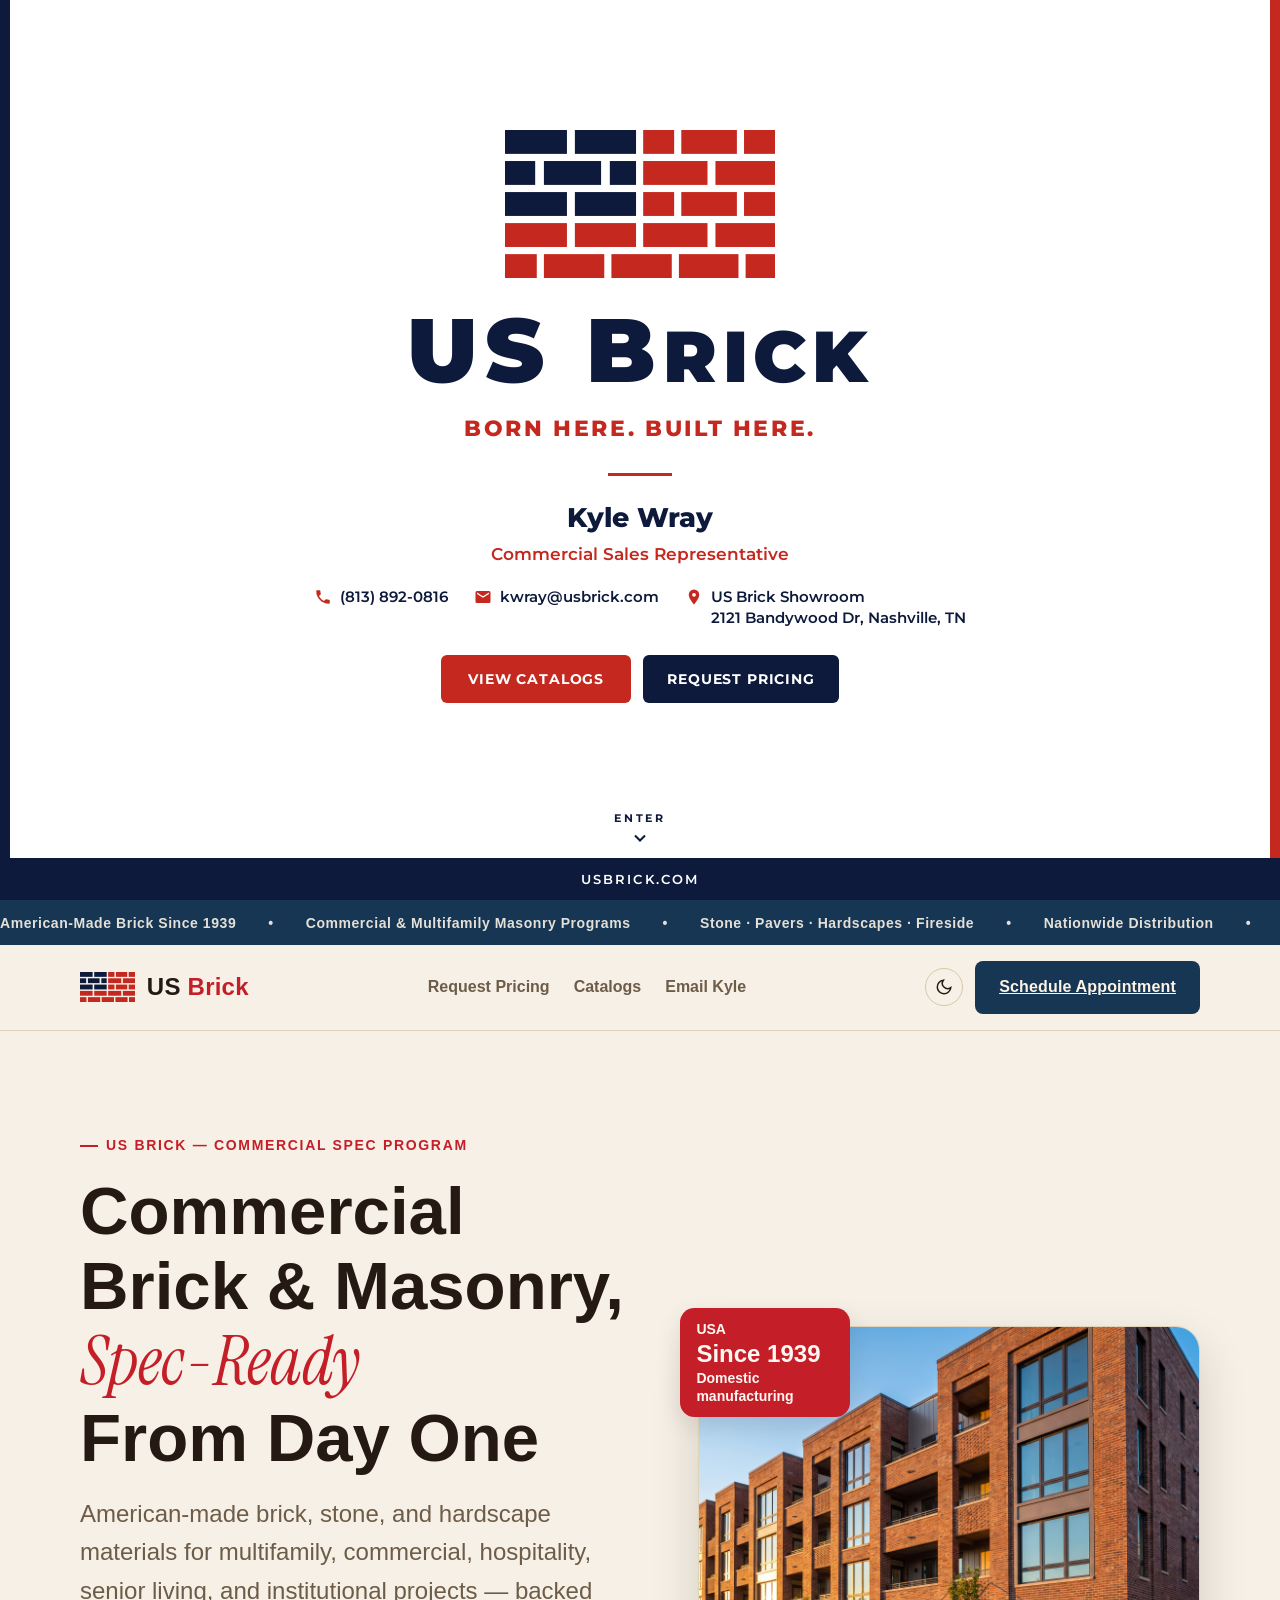
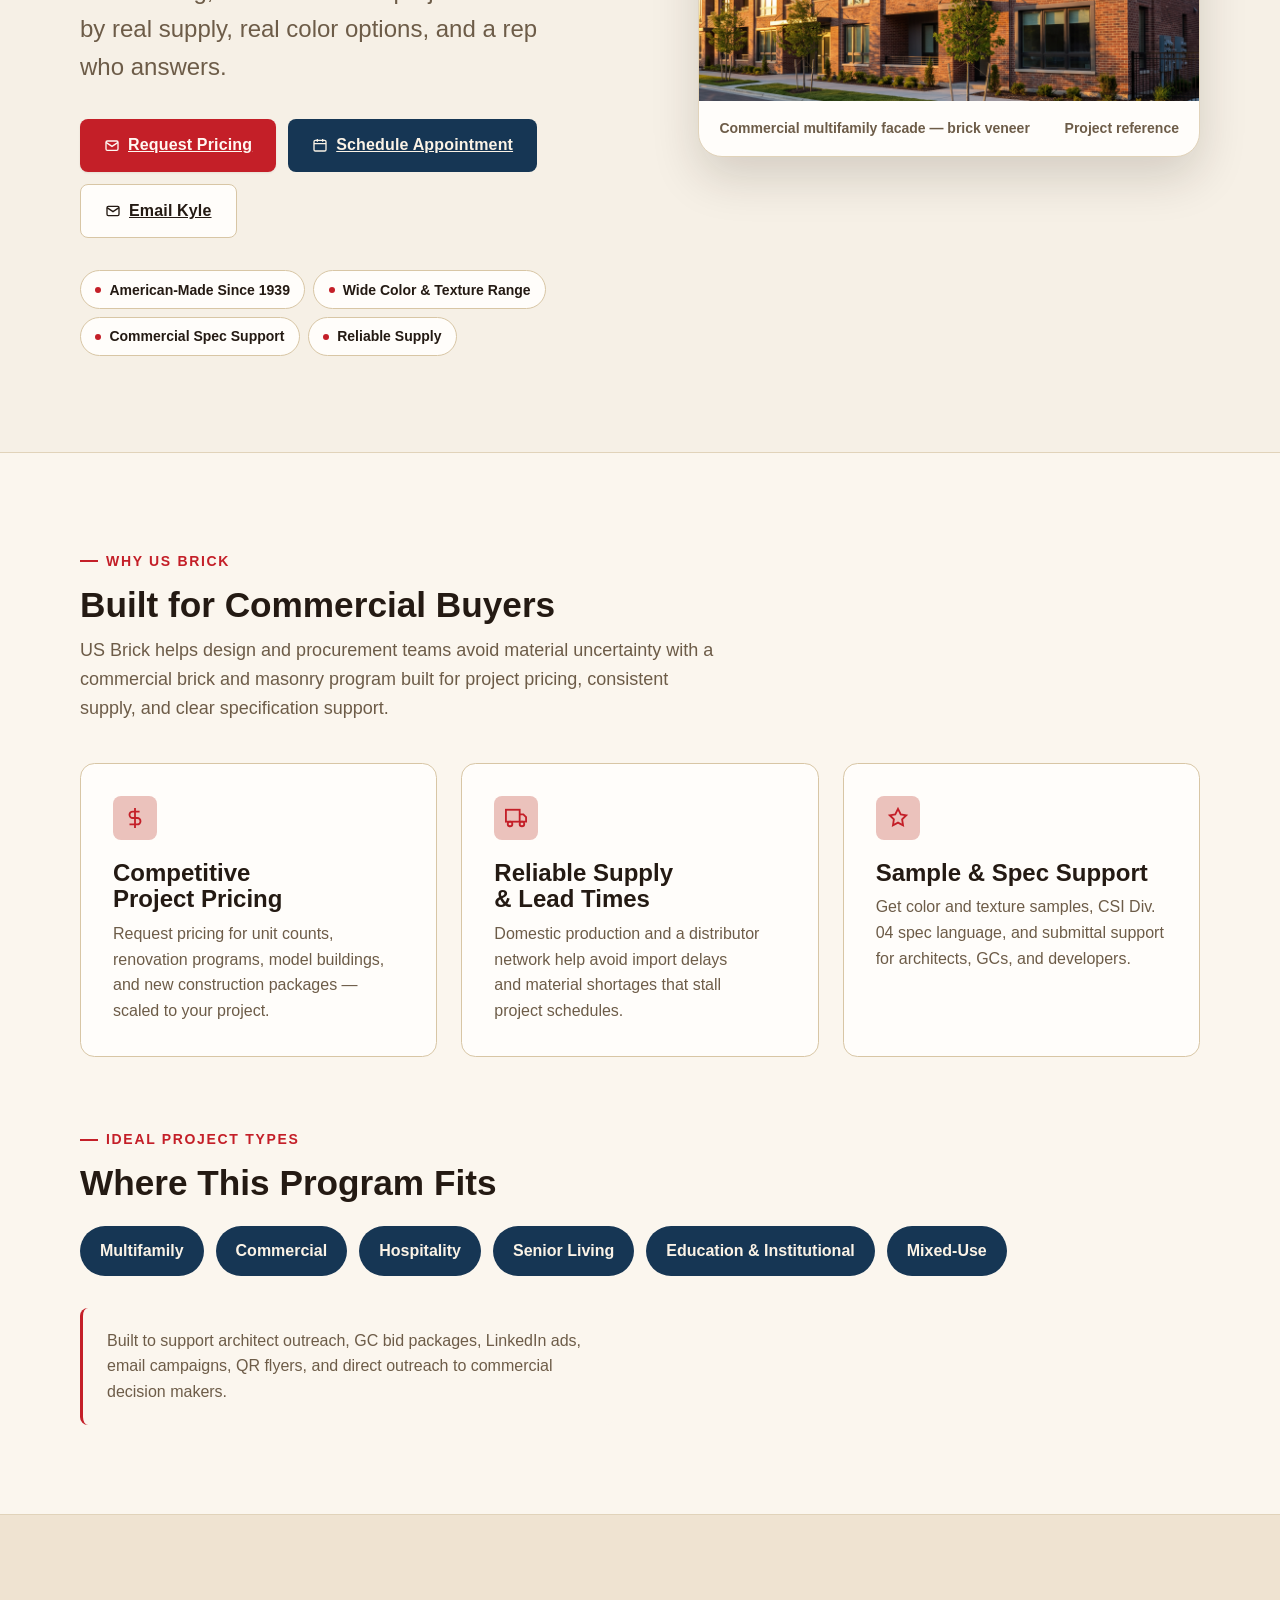
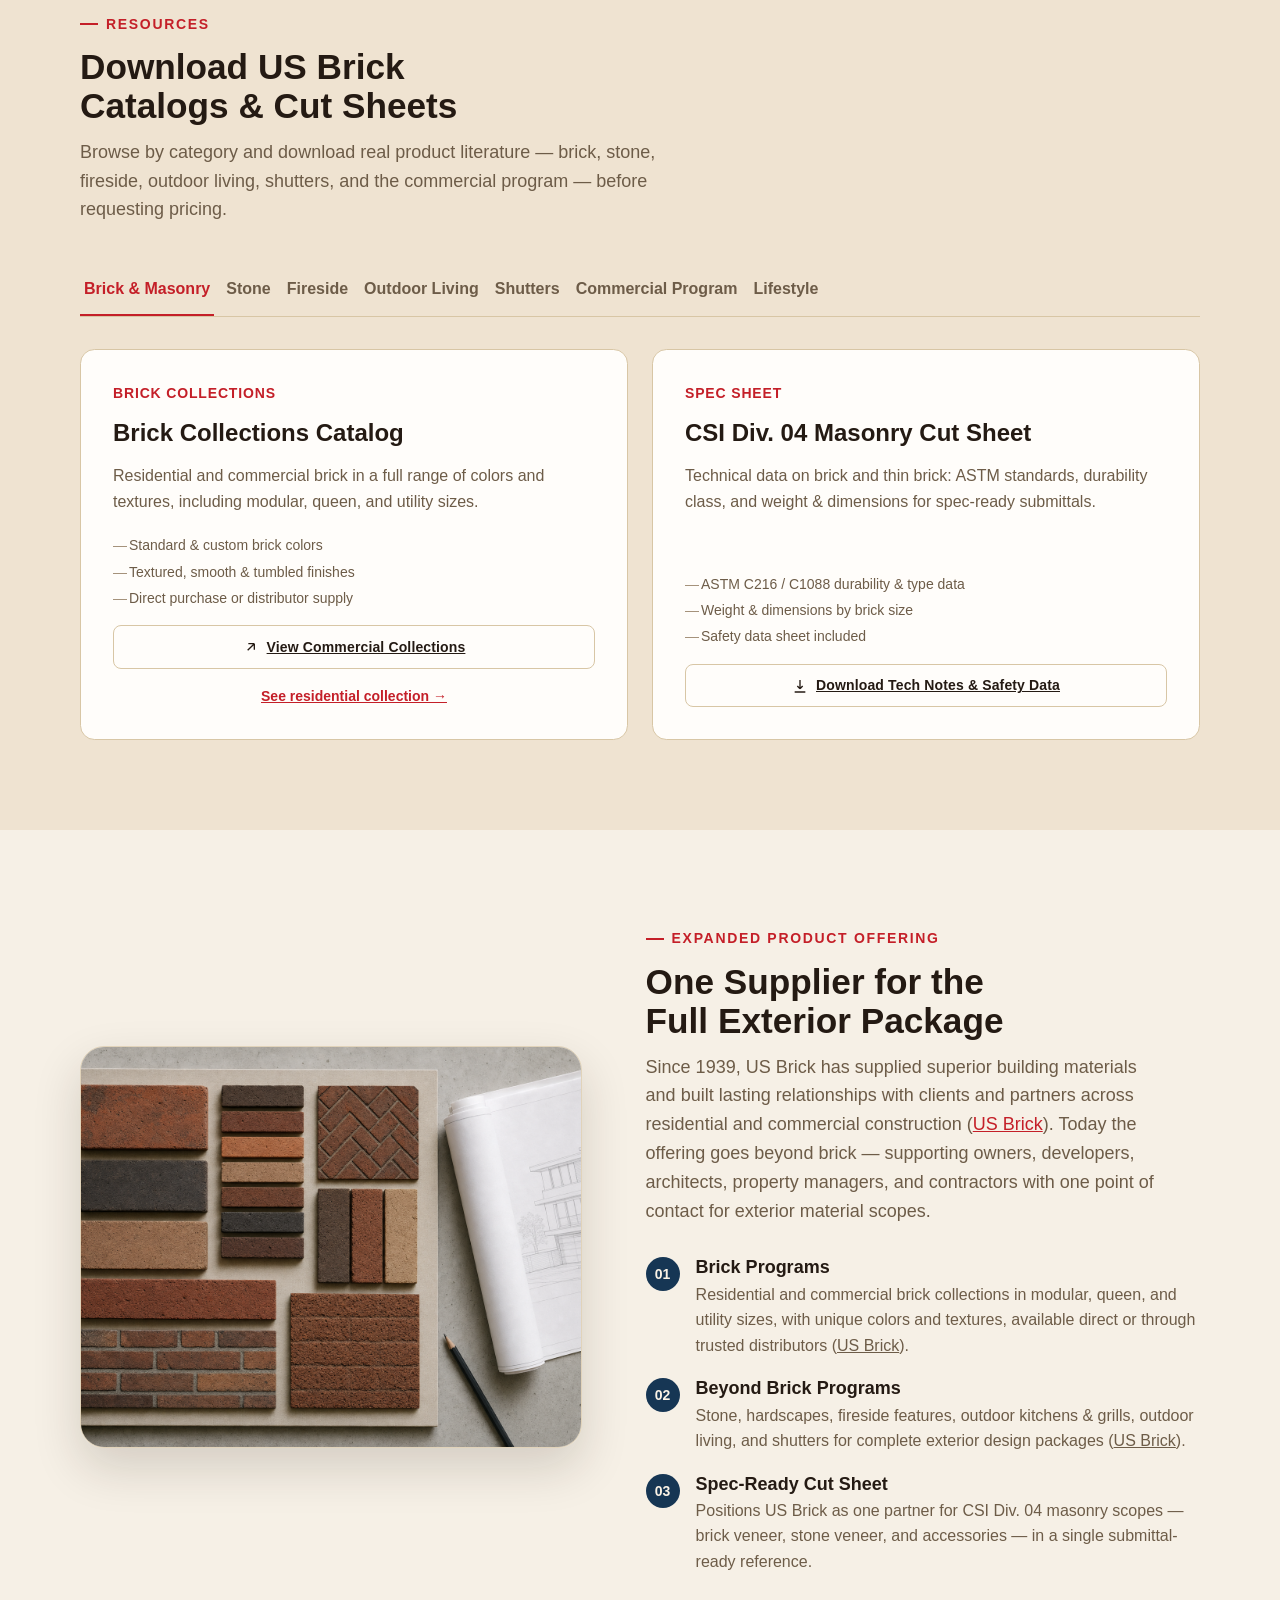
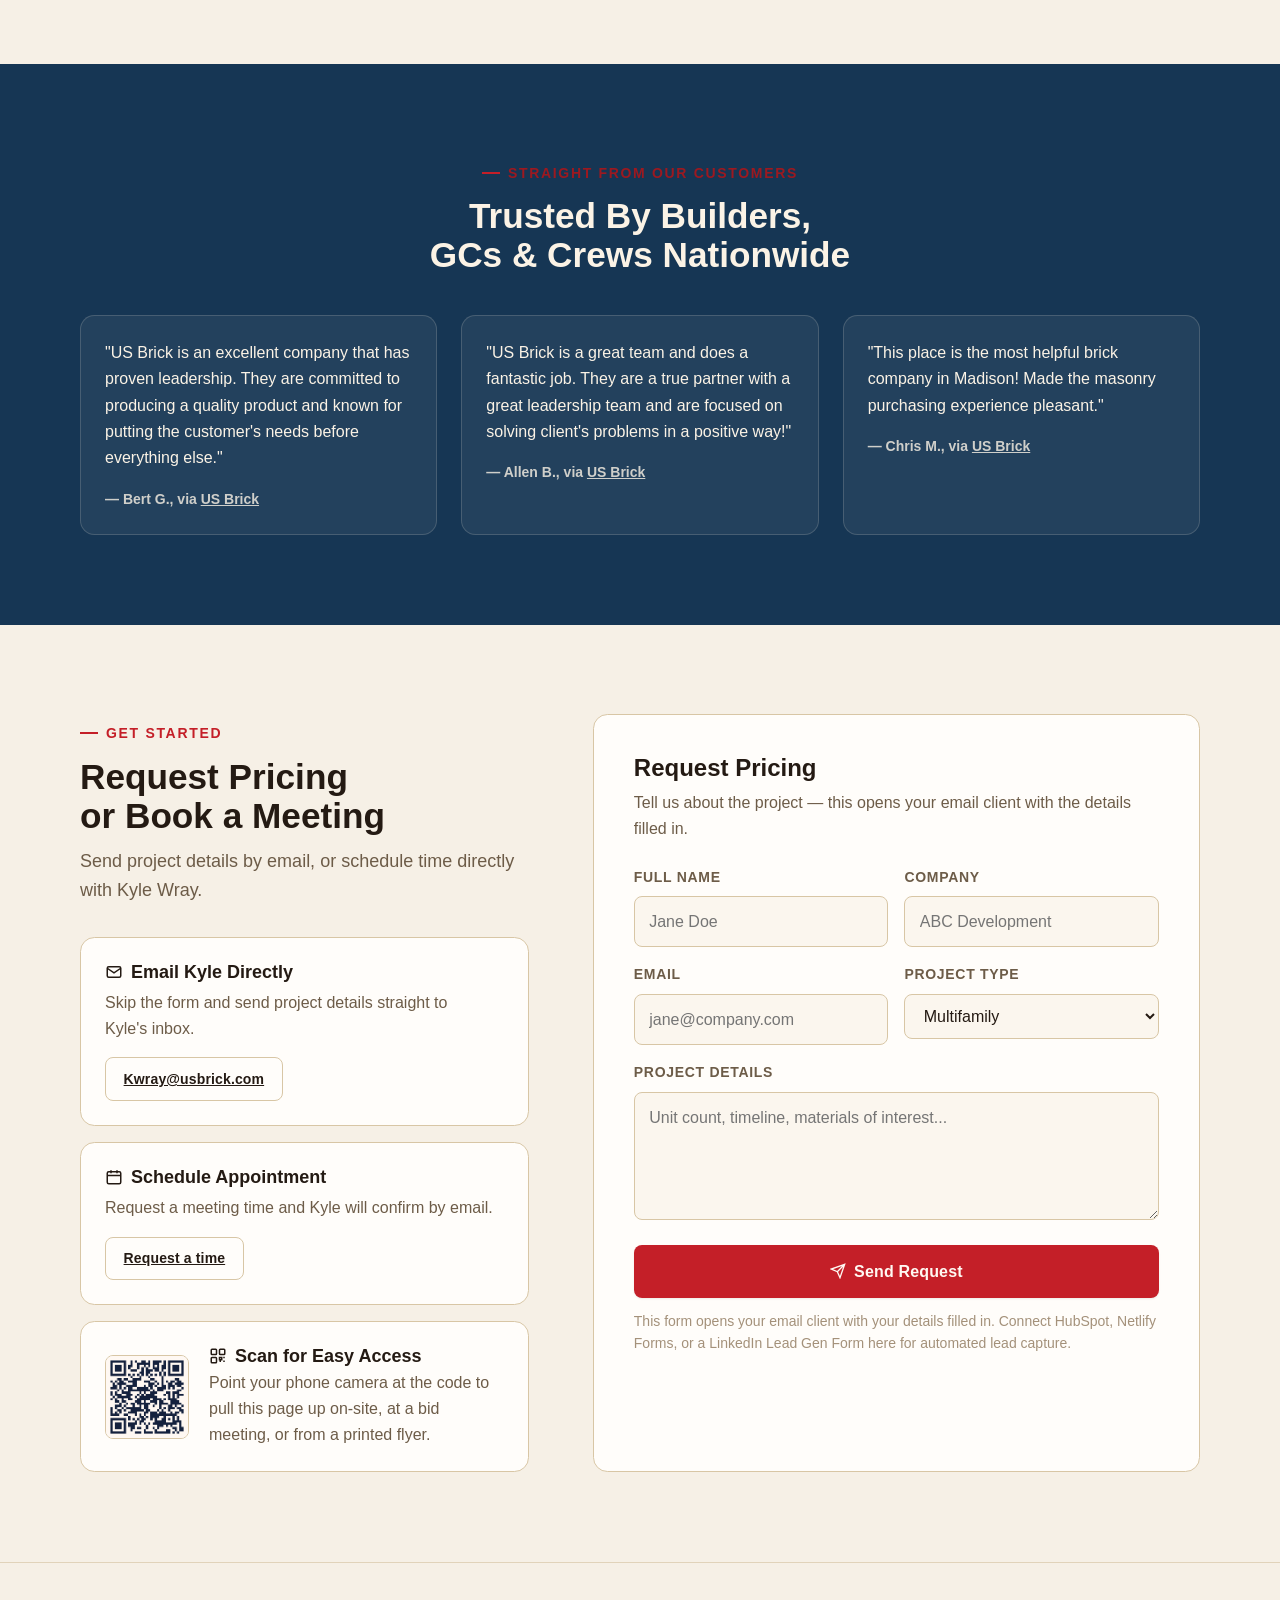
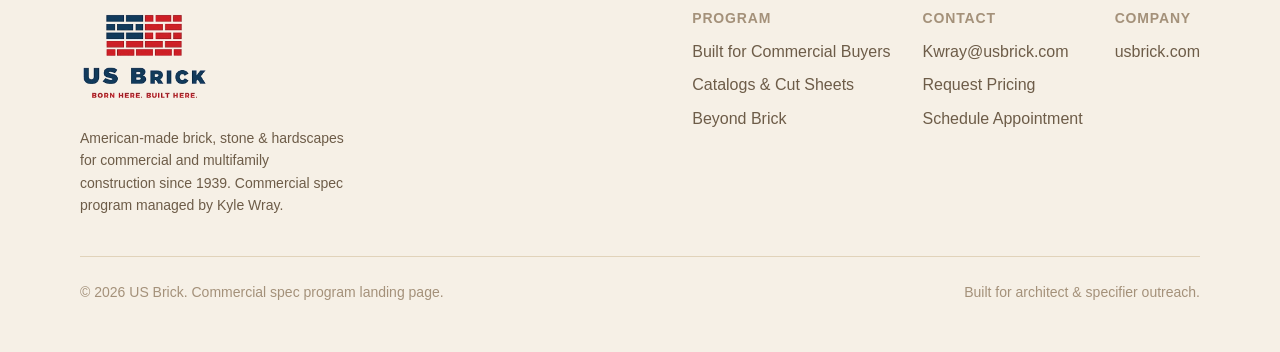
==== app/index.html @ 87a9eaf0 "Add US Brick Commercial Program app with stone catalogs, logo cover, and iPhone home-screen icon" ====
<!doctype html>
<html lang="en">
<head>
<meta charset="UTF-8" />
<meta name="viewport" content="width=device-width, initial-scale=1.0" />
<title>US Brick — Commercial Brick, Stone &amp; Masonry | Request Pricing</title>
<meta name="description" content="American-made brick, stone, and hardscape materials for multifamily, commercial, hospitality, senior living, and institutional projects. Request pricing or schedule time with Kyle Wray." />
<meta property="og:title" content="US Brick — Commercial Brick, Stone &amp; Masonry Program" />
<meta property="og:description" content="Spec-ready brick, stone, and hardscape materials for commercial and multifamily projects, backed by American manufacturing since 1939." />
<meta property="og:type" content="website" />

<link rel="preconnect" href="https://fonts.googleapis.com" />
<link rel="preconnect" href="https://fonts.gstatic.com" crossorigin />
<link href="https://api.fontshare.com/v2/css?f[]=cabinet-grotesk@700,800&f[]=satoshi@400,500,700&display=swap" rel="stylesheet" />
<link href="https://fonts.googleapis.com/css2?family=Instrument+Serif:ital@1&display=swap" rel="stylesheet" />
<link href="https://fonts.googleapis.com/css2?family=Montserrat:wght@600;700;800;900&display=swap" rel="stylesheet" />
<link rel="apple-touch-icon" href="assets/brand/apple-touch-icon.png" />
<link rel="manifest" href="manifest.webmanifest" />
<meta name="apple-mobile-web-app-capable" content="yes" />
<meta name="mobile-web-app-capable" content="yes" />
<meta name="apple-mobile-web-app-title" content="US Brick" />
<meta name="apple-mobile-web-app-status-bar-style" content="default" />
<meta name="theme-color" content="#0e1a3c" />
<link rel="stylesheet" href="style.css" />
<meta property="og:image" content="assets/us-brick-cover.png" />

<link rel="icon" href="data:image/svg+xml,%3Csvg xmlns='http://www.w3.org/2000/svg' viewBox='0 0 32 32'%3E%3Crect width='32' height='32' rx='6' fill='%23c41f28'/%3E%3Crect x='4' y='6' width='11' height='5' fill='%23fff8f2'/%3E%3Crect x='17' y='6' width='11' height='5' fill='%23fff8f2'/%3E%3Crect x='10' y='13.5' width='11' height='5' fill='%23fff8f2'/%3E%3Crect x='4' y='21' width='11' height='5' fill='%23fff8f2'/%3E%3Crect x='17' y='21' width='11' height='5' fill='%23fff8f2'/%3E%3C/svg%3E" />
</head>
<body>

<!-- COVER -->
<section class="cover" id="cover" aria-label="US Brick cover">
  <div class="cover-inner">
    <img class="cover-mark" src="assets/brand/us-brick-flag.svg" alt="US Brick logo" width="340" height="186" />
    <p class="cover-word" role="heading" aria-level="1">US <span>B</span><small>RICK</small></p>
    <p class="cover-tag">Born Here. Built Here.</p>
    <div class="cover-rule" aria-hidden="true"></div>
    <p class="cover-name">Kyle Wray</p>
    <p class="cover-title">Commercial Sales Representative</p>
    <ul class="cover-contact">
      <li><a href="tel:+18138920816"><svg viewBox="0 0 24 24" fill="currentColor" aria-hidden="true"><path d="M6.6 10.8a15.1 15.1 0 0 0 6.6 6.6l2.2-2.2a1 1 0 0 1 1-.25 11.4 11.4 0 0 0 3.6.57 1 1 0 0 1 1 1V20a1 1 0 0 1-1 1A17 17 0 0 1 3 4a1 1 0 0 1 1-1h3.5a1 1 0 0 1 1 1c0 1.25.2 2.45.57 3.57a1 1 0 0 1-.25 1z"/></svg>(813) 892-0816</a></li>
      <li><a href="mailto:Kwray@usbrick.com"><svg viewBox="0 0 24 24" fill="currentColor" aria-hidden="true"><path d="M20 4H4a2 2 0 0 0-2 2v12a2 2 0 0 0 2 2h16a2 2 0 0 0 2-2V6a2 2 0 0 0-2-2zm0 4-8 5-8-5V6l8 5 8-5z"/></svg>kwray@usbrick.com</a></li>
      <li><a href="https://maps.google.com/?q=2121+Bandywood+Dr+Nashville+TN" target="_blank" rel="noopener"><svg viewBox="0 0 24 24" fill="currentColor" aria-hidden="true"><path d="M12 2a7 7 0 0 0-7 7c0 5.25 7 13 7 13s7-7.75 7-13a7 7 0 0 0-7-7zm0 9.5A2.5 2.5 0 1 1 12 6.5a2.5 2.5 0 0 1 0 5z"/></svg><span>US Brick Showroom<br />2121 Bandywood Dr, Nashville, TN</span></a></li>
    </ul>
    <div class="cover-ctas">
      <a class="cover-btn cover-btn--red" href="#catalogs">View Catalogs</a>
      <a class="cover-btn cover-btn--navy" href="#pricing">Request Pricing</a>
    </div>
  </div>
  <a class="cover-scroll" href="#top" aria-label="Enter the program"><span>Enter</span><svg viewBox="0 0 24 24" fill="none" stroke="currentColor" stroke-width="2.5" aria-hidden="true"><path d="M6 9l6 6 6-6"/></svg></a>
  <div class="cover-band">USBRICK.COM</div>
</section>

<div class="ticker-bar" aria-hidden="true">
  <div class="ticker-track">
    <span>American-Made Brick Since 1939</span><span>•</span>
    <span>Commercial &amp; Multifamily Masonry Programs</span><span>•</span>
    <span>Stone · Pavers · Hardscapes · Fireside</span><span>•</span>
    <span>Nationwide Distribution</span><span>•</span>
    <span>American-Made Brick Since 1939</span><span>•</span>
    <span>Commercial &amp; Multifamily Masonry Programs</span><span>•</span>
    <span>Stone · Pavers · Hardscapes · Fireside</span><span>•</span>
    <span>Nationwide Distribution</span><span>•</span>
  </div>
</div>

<header class="site-header">
  <div class="wrap header-row">
    <a class="brand" href="#top" aria-label="US Brick home">
      <img class="brand-mark" src="assets/brand/us-brick-flag.svg" width="40" height="22" alt="" aria-hidden="true" />
      <span class="brand-word">US <span class="accent">Brick</span></span>
    </a>
    <nav class="main-nav" aria-label="Primary">
      <a href="#pricing">Request Pricing</a>
      <a href="#catalogs">Catalogs</a>
      <a href="#contact">Email Kyle</a>
    </nav>
    <div class="header-actions">
      <button class="theme-toggle" data-theme-toggle aria-label="Switch to dark mode">
        <svg width="18" height="18" viewBox="0 0 24 24" fill="none" stroke="currentColor" stroke-width="2"><path d="M21 12.79A9 9 0 1 1 11.21 3 7 7 0 0 0 21 12.79z"/></svg>
      </button>
      <a class="btn btn-ink" href="#pricing">Schedule Appointment</a>
    </div>
  </div>
</header>

<main id="top">

  <!-- HERO -->
  <section class="hero">
    <div class="wrap hero-grid">
      <div>
        <span class="eyebrow">US Brick — Commercial Spec Program</span>
        <h1>Commercial Brick &amp; Masonry, <em>Spec-Ready</em> From Day One</h1>
        <p class="lede">American-made brick, stone, and hardscape materials for multifamily, commercial, hospitality, senior living, and institutional projects — backed by real supply, real color options, and a rep who answers.</p>
        <div class="hero-ctas">
          <a class="btn btn-primary" href="#pricing">
            <svg viewBox="0 0 24 24" fill="none" stroke="currentColor" stroke-width="2"><rect x="3" y="6" width="18" height="14" rx="2"/><path d="M3 8l9 6 9-6"/></svg>
            Request Pricing
          </a>
          <a class="btn btn-ink" href="#pricing">
            <svg viewBox="0 0 24 24" fill="none" stroke="currentColor" stroke-width="2"><rect x="3" y="5" width="18" height="16" rx="2"/><path d="M8 3v4M16 3v4M3 10h18"/></svg>
            Schedule Appointment
          </a>
          <a class="btn btn-ghost" href="#contact">
            <svg viewBox="0 0 24 24" fill="none" stroke="currentColor" stroke-width="2"><rect x="3" y="5" width="18" height="14" rx="2"/><path d="M3 7l9 6 9-6"/></svg>
            Email Kyle
          </a>
        </div>
        <div class="pill-row">
          <span class="pill">American-Made Since 1939</span>
          <span class="pill">Wide Color &amp; Texture Range</span>
          <span class="pill">Commercial Spec Support</span>
          <span class="pill">Reliable Supply</span>
        </div>
      </div>
      <div class="hero-visual">
        <div class="hero-badge">USA<strong>Since&nbsp;1939</strong>Domestic manufacturing</div>
        <div class="hero-card">
          <img src="assets/hero-brick-facade.png" alt="Multifamily apartment building with a warm reddish-brown brick facade, an example of a commercial masonry project" />
          <div class="hero-caption">
            <span>Commercial multifamily facade — brick veneer</span>
            <span>Project reference</span>
          </div>
        </div>
      </div>
    </div>
  </section>

  <!-- BUILT FOR COMMERCIAL BUYERS -->
  <section class="buyers-band" id="buyers">
    <div class="wrap">
      <div class="section-head">
        <span class="eyebrow">Why US Brick</span>
        <h2>Built for Commercial Buyers</h2>
        <p>US Brick helps design and procurement teams avoid material uncertainty with a commercial brick and masonry program built for project pricing, consistent supply, and clear specification support.</p>
      </div>
      <div class="card-grid-3">
        <div class="benefit-card">
          <div class="benefit-icon">
            <svg viewBox="0 0 24 24" fill="none" stroke="currentColor" stroke-width="2"><path d="M12 1v22M17 5H9.5a3.5 3.5 0 0 0 0 7h5a3.5 3.5 0 0 1 0 7H6"/></svg>
          </div>
          <h3>Competitive Project Pricing</h3>
          <p>Request pricing for unit counts, renovation programs, model buildings, and new construction packages — scaled to your project.</p>
        </div>
        <div class="benefit-card">
          <div class="benefit-icon">
            <svg viewBox="0 0 24 24" fill="none" stroke="currentColor" stroke-width="2"><rect x="1" y="3" width="15" height="13"/><path d="M16 8h4l3 3v5h-7"/><circle cx="5.5" cy="18.5" r="2.5"/><circle cx="18.5" cy="18.5" r="2.5"/></svg>
          </div>
          <h3>Reliable Supply &amp; Lead Times</h3>
          <p>Domestic production and a distributor network help avoid import delays and material shortages that stall project schedules.</p>
        </div>
        <div class="benefit-card">
          <div class="benefit-icon">
            <svg viewBox="0 0 24 24" fill="none" stroke="currentColor" stroke-width="2"><path d="M12 2l3 6 6 1-4.5 4.5L17.5 20 12 17l-5.5 3 1-6.5L3 9l6-1z"/></svg>
          </div>
          <h3>Sample &amp; Spec Support</h3>
          <p>Get color and texture samples, CSI Div. 04 spec language, and submittal support for architects, GCs, and developers.</p>
        </div>
      </div>

      <div class="section-head" style="margin-top: var(--space-16); margin-bottom: 0;">
        <span class="eyebrow">Ideal Project Types</span>
        <h2>Where This Program Fits</h2>
      </div>
      <div class="types-row">
        <span class="type-chip">Multifamily</span>
        <span class="type-chip">Commercial</span>
        <span class="type-chip">Hospitality</span>
        <span class="type-chip">Senior Living</span>
        <span class="type-chip">Education &amp; Institutional</span>
        <span class="type-chip">Mixed-Use</span>
      </div>
      <p class="use-note">Built to support architect outreach, GC bid packages, LinkedIn ads, email campaigns, QR flyers, and direct outreach to commercial decision makers.</p>
    </div>
  </section>

  <!-- CATALOGS -->
  <section class="catalog-band" id="catalogs">
    <div class="wrap">
      <div class="section-head">
        <span class="eyebrow">Resources</span>
        <h2>Download US Brick Catalogs &amp; Cut Sheets</h2>
        <p>Browse by category and download real product literature — brick, stone, fireside, outdoor living, shutters, and the commercial program — before requesting pricing.</p>
      </div>

      <div class="catalog-tabs" role="tablist" aria-label="Catalog categories">
        <button class="catalog-tab is-active" role="tab" aria-selected="true" aria-controls="tab-brick" id="tabbtn-brick" data-tab="brick">Brick &amp; Masonry</button>
        <button class="catalog-tab" role="tab" aria-selected="false" aria-controls="tab-stone" id="tabbtn-stone" data-tab="stone">Stone</button>
        <button class="catalog-tab" role="tab" aria-selected="false" aria-controls="tab-fireside" id="tabbtn-fireside" data-tab="fireside">Fireside</button>
        <button class="catalog-tab" role="tab" aria-selected="false" aria-controls="tab-outdoor" id="tabbtn-outdoor" data-tab="outdoor">Outdoor Living</button>
        <button class="catalog-tab" role="tab" aria-selected="false" aria-controls="tab-shutters" id="tabbtn-shutters" data-tab="shutters">Shutters</button>
        <button class="catalog-tab" role="tab" aria-selected="false" aria-controls="tab-commercial" id="tabbtn-commercial" data-tab="commercial">Commercial Program</button>
        <button class="catalog-tab" role="tab" aria-selected="false" aria-controls="tab-lifestyle" id="tabbtn-lifestyle" data-tab="lifestyle">Lifestyle</button>
      </div>

      <div class="catalog-panel is-active" id="tab-brick" role="tabpanel" aria-labelledby="tabbtn-brick" data-tab-panel="brick">
        <div class="card-grid-catalog">
          <div class="catalog-card">
            <span class="catalog-tag">Brick Collections</span>
            <h3>Brick Collections Catalog</h3>
            <p>Residential and commercial brick in a full range of colors and textures, including modular, queen, and utility sizes.</p>
            <ul>
              <li>Standard &amp; custom brick colors</li>
              <li>Textured, smooth &amp; tumbled finishes</li>
              <li>Direct purchase or distributor supply</li>
            </ul>
            <a class="btn btn-ghost btn-sm" href="https://usbrick.com/commercial-brick/" target="_blank" rel="noopener">
              <svg viewBox="0 0 24 24" fill="none" stroke="currentColor" stroke-width="2"><path d="M7 17L17 7M17 7H8M17 7v9"/></svg>
              View Commercial Collections
            </a>
            <a class="catalog-subtle-link" href="https://usbrick.com/residential-brick/" target="_blank" rel="noopener">See residential collection →</a>
          </div>
          <div class="catalog-card">
            <span class="catalog-tag">Spec Sheet</span>
            <h3>CSI Div. 04 Masonry Cut Sheet</h3>
            <p>Technical data on brick and thin brick: ASTM standards, durability class, and weight &amp; dimensions for spec-ready submittals.</p>
            <ul>
              <li>ASTM C216 / C1088 durability &amp; type data</li>
              <li>Weight &amp; dimensions by brick size</li>
              <li>Safety data sheet included</li>
            </ul>
            <a class="btn btn-ghost btn-sm" href="https://usbrick.com/wp-content/uploads/2024/10/TechNotesSafetyData.pdf" target="_blank" rel="noopener">
              <svg viewBox="0 0 24 24" fill="none" stroke="currentColor" stroke-width="2"><path d="M12 3v13m0 0l-4-4m4 4l4-4M4 21h16"/></svg>
              Download Tech Notes &amp; Safety Data
            </a>
          </div>
        </div>
      </div>

      <div class="catalog-panel" id="tab-stone" role="tabpanel" aria-labelledby="tabbtn-stone" data-tab-panel="stone" hidden>
        <p class="catalog-panel-intro">Manufactured stone veneer from the Westlake Royal Stone portfolio — five brands to pair with brick on the same facade, from premium signature looks to value-driven and panelized options.</p>
        <div class="card-grid-catalog">
          <div class="catalog-card">
            <span class="catalog-tag">Eldorado Stone</span>
            <h3>Eldorado Stone 2026 Product Guide</h3>
            <p>Premium architectural stone veneer from the pioneers of the category — handcrafted profiles and authentic color palettes for signature facades and amenity spaces.</p>
            <ul><li>Ledge, ashlar, large-format &amp; brick profiles</li><li>Ridgetop18, Marquee24 &amp; Cut Course Stone</li><li>ASTM C1670 certified manufactured stone veneer</li></ul>
            <div class="catalog-card-actions">
              <button type="button" class="btn btn-primary btn-sm" data-catalog-view="eldorado"><svg viewBox="0 0 24 24" fill="none" stroke="currentColor" stroke-width="2"><path d="M1 12s4-7 11-7 11 7 11 7-4 7-11 7-11-7-11-7z"/><circle cx="12" cy="12" r="3"/></svg> View Catalog</button>
              <a class="btn btn-ghost btn-sm" href="assets/catalogs/eldorado-stone-product-guide-2026.pdf" download="US-Brick-Eldorado-Stone-Product-Guide-2026.pdf"><svg viewBox="0 0 24 24" fill="none" stroke="currentColor" stroke-width="2"><path d="M12 3v13m0 0l-4-4m4 4l4-4M4 21h16"/></svg> Download (2026)</a>
            </div>
            <div class="catalog-doc-links" aria-label="Eldorado Stone technical documents"><a href="https://westlake.canto.com/direct/document/noc66dl66t06r8mqd0evlm1o3e/m6qRX5kgXeu00r2ajtXagy1sUIU/original?content-type=application%2Fpdf&amp;name=ES+Source+Book+2026+Vol+1+072326+web.pdf" target="_blank" rel="noopener">2026 Source Book</a><a href="https://westlake.canto.com/direct/document/547tt22fjl5sv2ho31ce2mkm5q/Udkg2Cyc25Iyjtvq32AaJCEoIG8/original?content-type=application%2Fpdf&amp;name=ES+-+Architectural+Binder+2025.pdf" target="_blank" rel="noopener">Architectural Binder</a><a href="https://westlake.canto.com/direct/document/4q1okian9521n4llf8pa3t9t19/KfAe2lEhrCSPEwJg0Q3C0k-5UPk/original?content-type=application%2Fpdf&amp;name=ES-Technical_Submittal_+Packet+_2026.pdf" target="_blank" rel="noopener">Submittal Packet</a><a href="https://westlake.canto.com/direct/document/jlq08i6f196cbfvcj0ba1vaa2e/gwLeTsT0hF1Df-_PCd4zWubqmoI/original?content-type=application%2Fvnd.openxmlformats-officedocument.wordprocessingml.document&amp;name=ES_CSI+3-Part+Spec_03.02.36.docx" target="_blank" rel="noopener">CSI 3-Part Spec</a></div>
            <a class="catalog-subtle-link" href="https://www.westlakeroyalbuildingproducts.com/stone/eldorado-stone/resource-library" target="_blank" rel="noopener">Full Eldorado Stone resource library →</a>
          </div>
          <div class="catalog-card">
            <span class="catalog-tag">Cultured Stone</span>
            <h3>Cultured Stone 2026 Collections Guide</h3>
            <p>More than 50 years of handcrafted manufactured stone — the broadest selection of textures and colors for residential and commercial facades, fireplaces, and accent walls.</p>
            <ul><li>Pro-Fit Ledgestone, Country Ledgestone &amp; Hewn Stone</li><li>Sculpted Ashlar, fieldstone &amp; brick veneer</li><li>Per-profile spec sheets for submittals</li></ul>
            <div class="catalog-card-actions">
              <button type="button" class="btn btn-primary btn-sm" data-catalog-view="cultured"><svg viewBox="0 0 24 24" fill="none" stroke="currentColor" stroke-width="2"><path d="M1 12s4-7 11-7 11 7 11 7-4 7-11 7-11-7-11-7z"/><circle cx="12" cy="12" r="3"/></svg> View Catalog</button>
              <a class="btn btn-ghost btn-sm" href="assets/catalogs/cultured-stone-product-guide-2026.pdf" download="US-Brick-Cultured-Stone-Product-Guide-2026.pdf"><svg viewBox="0 0 24 24" fill="none" stroke="currentColor" stroke-width="2"><path d="M12 3v13m0 0l-4-4m4 4l4-4M4 21h16"/></svg> Download (2026)</a>
            </div>
            <div class="catalog-doc-links" aria-label="Cultured Stone technical documents"><a href="https://westlake.canto.com/direct/document/oa4s9gu5j57vj86a5lfpofu65s/R8TJgbnkKUMn2Wx6WhYDMlXduVA/original?content-type=application%2Fpdf&amp;name=CS+Source+Book+2026+Vol+2+071326+web+spreads.pdf" target="_blank" rel="noopener">2026 Source Book</a><a href="https://westlake.canto.com/direct/document/iacddvfc3h7575pink6i90795q/gjIQOQJhPZonWFDAFG9DlHldees/original?content-type=application%2Fpdf&amp;name=CS+-+Achitectural+Binder+2025.pdf" target="_blank" rel="noopener">Architectural Binder</a><a href="https://westlake.canto.com/direct/document/qvlmqjb4md2490ksf6tdufo90d/v_RrbEyenJex-b6qHqvUkbSyG6c/original?content-type=application%2Fpdf&amp;name=CS-Technical_Submittal_+Packet+_2026.pdf" target="_blank" rel="noopener">Submittal Packet</a><a href="https://westlake.canto.com/direct/document/28pgeumef94abdu635bkgn2j00/WDr-szUdwsfwxrge_MNDoLwQTcg/original?content-type=application%2Fvnd.openxmlformats-officedocument.wordprocessingml.document&amp;name=CS_CSI+3-Part+Spec_03.02.36.docx" target="_blank" rel="noopener">CSI 3-Part Spec</a></div>
            <a class="catalog-subtle-link" href="https://www.westlakeroyalbuildingproducts.com/stone/cultured-stone/resource-library" target="_blank" rel="noopener">Full Cultured Stone resource library →</a>
          </div>
          <div class="catalog-card">
            <span class="catalog-tag">Dutch Quality Stone</span>
            <h3>Dutch Quality Stone 2026 Brochure</h3>
            <p>Value-driven manufactured stone with authentic natural character, built for residential and commercial work at competitive pricing for mainstream projects.</p>
            <ul><li>Dry Stack, Limestone &amp; ledge profiles</li><li>Residential, multifamily &amp; light commercial</li><li>Technical data, warranty &amp; SDS available</li></ul>
            <div class="catalog-card-actions">
              <button type="button" class="btn btn-primary btn-sm" data-catalog-view="dutchquality"><svg viewBox="0 0 24 24" fill="none" stroke="currentColor" stroke-width="2"><path d="M1 12s4-7 11-7 11 7 11 7-4 7-11 7-11-7-11-7z"/><circle cx="12" cy="12" r="3"/></svg> View Catalog</button>
              <a class="btn btn-ghost btn-sm" href="assets/catalogs/dutch-quality-stone-brochure-2026.pdf" download="US-Brick-Dutch-Quality-Stone-Brochure-2026.pdf"><svg viewBox="0 0 24 24" fill="none" stroke="currentColor" stroke-width="2"><path d="M12 3v13m0 0l-4-4m4 4l4-4M4 21h16"/></svg> Download (2026)</a>
            </div>
            <div class="catalog-doc-links" aria-label="Dutch Quality Stone technical documents"><a href="https://westlake.canto.com/direct/document/oda7mni0ld2336if1h939e5u5a/F_vKp8Bv54mgOZJq3CCXdmimtks/original?content-type=application%2Fpdf&amp;name=DQS+-+Architectural+Binder+2025.pdf" target="_blank" rel="noopener">Architectural Binder</a><a href="https://westlake.canto.com/direct/document/df801mifg531nbgla2j7cufp6f/-vNtKbAr5LBulG7T1I5sSjmzDmA/original?content-type=application%2Fpdf&amp;name=DQ-Technical_Submittal_+Packet+_2026.pdf" target="_blank" rel="noopener">Submittal Packet</a><a href="https://westlake.canto.com/direct/document/j65astm9f11a34qdk8bdqpn67h/oRvR-WUIPIWVfnpk-UDFysQR05U/original?content-type=application%2Fpdf&amp;name=DQ_Technical-Data-Sheet_10.12.22.pdf" target="_blank" rel="noopener">Technical Data Sheet</a><a href="https://westlake.canto.com/direct/document/flvgj5npat5j355ruir9q2f24k/LIL6bYMa4sBfYts6mWCREPSeO14/original?content-type=application%2Fmsword&amp;name=DQ_CSI+3-Part+Spec_03.02.36.doc" target="_blank" rel="noopener">CSI 3-Part Spec</a></div>
            <a class="catalog-subtle-link" href="https://www.westlakeroyalbuildingproducts.com/stone/dutch-quality-stone/resource-library" target="_blank" rel="noopener">Full Dutch Quality Stone resource library →</a>
          </div>
          <div class="catalog-card">
            <span class="catalog-tag">StoneCraft</span>
            <h3>StoneCraft 2025 Profile Book</h3>
            <p>The elegance of stone with craftsmanship rooted in masonry tradition — quality selections and affordability in every piece.</p>
            <ul><li>Fieldstone, ledgestone &amp; ashlar profiles</li><li>Budget-friendly option for large scopes</li><li>ICC-ES evaluated (ESR-2826)</li></ul>
            <div class="catalog-card-actions">
              <button type="button" class="btn btn-primary btn-sm" data-catalog-view="stonecraft"><svg viewBox="0 0 24 24" fill="none" stroke="currentColor" stroke-width="2"><path d="M1 12s4-7 11-7 11 7 11 7-4 7-11 7-11-7-11-7z"/><circle cx="12" cy="12" r="3"/></svg> View Catalog</button>
              <a class="btn btn-ghost btn-sm" href="assets/catalogs/stonecraft-profile-book-2025.pdf" download="US-Brick-StoneCraft-Profile-Book-2025.pdf"><svg viewBox="0 0 24 24" fill="none" stroke="currentColor" stroke-width="2"><path d="M12 3v13m0 0l-4-4m4 4l4-4M4 21h16"/></svg> Download (2025)</a>
            </div>
            <div class="catalog-doc-links" aria-label="StoneCraft technical documents"><a href="https://westlake.canto.com/direct/document/cr6vtka3sh3gt653gk6eoi0f4l/QTW33N00UlMFb6ZqSqtN-kAVkVQ/original?content-type=application%2Fpdf&amp;name=SC+-+Architectural+Binder+2025.pdf" target="_blank" rel="noopener">Architectural Binder</a><a href="https://westlake.canto.com/direct/document/g0bqg0hd5d11teiaegu71rkt4q/2v2o6psbV_VMU4YhrFDYyWZxCx0/original?content-type=application%2Fpdf&amp;name=SC-Technical_Submittal_+Packet+_2026.pdf" target="_blank" rel="noopener">Submittal Packet</a><a href="https://westlake.canto.com/direct/document/st4nkhelf93jf04a4sl0bs2f47/AgSdiGpCbJ6AbJDxuauU3Hm3GfY/original?content-type=application%2Fpdf&amp;name=SC_Technical+Data+Sheet_2026.pdf" target="_blank" rel="noopener">Technical Data Sheet</a><a href="https://westlake.canto.com/direct/document/924mhle55d49peujl0l2tk5808/E90IXgh3bCZkd7HYNIcwNggYwAE/original?content-type=application%2Fvnd.openxmlformats-officedocument.wordprocessingml.document&amp;name=SC_CSI+3-Part+Spec_03.02.36.docx" target="_blank" rel="noopener">CSI 3-Part Spec</a></div>
            <a class="catalog-subtle-link" href="https://www.westlakeroyalbuildingproducts.com/stone/stonecraft/resource-library" target="_blank" rel="noopener">Full StoneCraft resource library →</a>
          </div>
          <div class="catalog-card">
            <span class="catalog-tag">Versetta Stone</span>
            <h3>Versetta Stone Panelized Veneer Brochure</h3>
            <p>Panelized stone with handcrafted character and a mortarless, screw-on installation — the look of stone with the simplicity of siding.</p>
            <ul><li>Ledgestone &amp; Tight-Cut panel profiles</li><li>Mortarless install cuts labor &amp; schedule</li><li>Estimator, flashing details &amp; ESR-2859</li></ul>
            <div class="catalog-card-actions">
              <button type="button" class="btn btn-primary btn-sm" data-catalog-view="versetta"><svg viewBox="0 0 24 24" fill="none" stroke="currentColor" stroke-width="2"><path d="M1 12s4-7 11-7 11 7 11 7-4 7-11 7-11-7-11-7z"/><circle cx="12" cy="12" r="3"/></svg> View Catalog</button>
              <a class="btn btn-ghost btn-sm" href="assets/catalogs/versetta-stone-brochure.pdf" download="US-Brick-Versetta-Stone-Brochure.pdf"><svg viewBox="0 0 24 24" fill="none" stroke="currentColor" stroke-width="2"><path d="M12 3v13m0 0l-4-4m4 4l4-4M4 21h16"/></svg> Download</a>
            </div>
            <div class="catalog-doc-links" aria-label="Versetta Stone technical documents"><a href="https://westlake.canto.com/direct/document/vkftlja24t2df1ohfkjgdm7k2o/0yNKt7EcoXhFEKC2t8uo0j7UTNM/original?content-type=application%2Fpdf&amp;name=2025+VS382150+Versetta+Submittal+Packet_R5.pdf" target="_blank" rel="noopener">Submittal Packet</a><a href="https://westlake.canto.com/direct/document/v3nhd4m8pt1ch1l5uu6efucn14/cY2eUGXGFDccJwz2BmTpat9_yvc/original?content-type=application%2Fpdf&amp;name=versetta_3-part_specs_074200.pdf" target="_blank" rel="noopener">3-Part Spec (07 42 00)</a><a href="https://westlake.canto.com/direct/document/n94usde48l1710nkilm4gcen6h/3-md5Z0GGmXAkY3QT0k2PwHU5bU/original?content-type=application%2Fpdf&amp;name=versetta_flashing_construction_details.pdf" target="_blank" rel="noopener">Flashing &amp; Details</a><a href="https://westlake.canto.com/direct/document/amaqj2m8vd323baq6mhqd4g07d/PbrrfrP4_2oXq-YQ9h0z6wC_tnM/original?content-type=application%2Fvnd.openxmlformats-officedocument.spreadsheetml.sheet&amp;name=versetta_estimator.xlsx" target="_blank" rel="noopener">Estimator (Excel)</a></div>
            <a class="catalog-subtle-link" href="https://www.westlakeroyalbuildingproducts.com/siding-and-accessories/versetta-stone/resource-library" target="_blank" rel="noopener">Full Versetta Stone resource library →</a>
          </div>
          <div class="catalog-card">
            <span class="catalog-tag">Westlake Royal Stone Solutions</span>
            <h3>Commercial &amp; Multifamily Stone Brochures</h3>
            <p>Portfolio-wide brochures covering all stone brands for commercial, hospitality, and multifamily projects, plus architect-focused solutions guides.</p>
            <ul><li>Commercial project applications &amp; case studies</li><li>Multifamily exterior &amp; amenity design</li><li>ASTM C1670 certification overview</li></ul>
            <div class="catalog-card-actions">
              <a class="btn btn-primary btn-sm" href="https://westlake.canto.com/direct/document/r7kf881ru54c7dk4ta18k7kr7l/n64-lUnphBO4cA5b2AC9JnlVMm0/original?content-type=application%2Fpdf&amp;name=Westlake-Royal-Stone-Solutions-Commercial-Broch-_web.pdf" target="_blank" rel="noopener"><svg viewBox="0 0 24 24" fill="none" stroke="currentColor" stroke-width="2"><path d="M7 17L17 7M17 7H8M17 7v9"/></svg> Commercial Brochure</a>
              <a class="btn btn-ghost btn-sm" href="https://westlake.canto.com/direct/document/t2eu1hfg2d1o3f0ks5jrp6851c/vn1xEyj_bczZu1KLkkGrvWC6fQA/original?content-type=application%2Fpdf&amp;name=Westlake_Multifamily-Brochure-101222-Web.pdf" target="_blank" rel="noopener"><svg viewBox="0 0 24 24" fill="none" stroke="currentColor" stroke-width="2"><path d="M7 17L17 7M17 7H8M17 7v9"/></svg> Multifamily Brochure</a>
            </div>
            <div class="catalog-doc-links" aria-label="Stone solutions guides"><a href="https://westlake.canto.com/direct/document/b8hj18krdd6jl2j53s4lrhdj3d/kr2v7S_17WqQQia2haVZf4tZyJ0/original?content-type=application%2Fpdf&amp;name=WRSS-Arch-Solutions-6.14.22.pdf" target="_blank" rel="noopener">Architect Solutions</a><a href="https://westlake.canto.com/direct/document/kcd205qr251u36csmiqen6ki7e/Kzgw2C6Myplhb3RDND6qG-w8Kqk/original?content-type=application%2Fpdf&amp;name=WRSS-Arch-Solutions-Multifamily-6.14.22.pdf" target="_blank" rel="noopener">Multifamily Solutions</a><a href="https://westlake.canto.com/direct/document/m9e0r1ndrt7md76rbuis7kvg6d/HnZFeI56jddibMT-7z6f733DEy0/original?content-type=application%2Fpdf&amp;name=WRSS_ASTM-1670_071824_DIGITAL.pdf" target="_blank" rel="noopener">ASTM C1670</a><a href="https://westlake.canto.com/direct/document/uvu0oh7lp96fb5atibjvso645u/xi7vzw46KLQE-Kk8wm9H0XplkRA/original?content-type=application%2Fpdf&amp;name=WRSS_-Large-Format-Stone-Install-Guide-6.14.22.pdf" target="_blank" rel="noopener">Large-Format Install Guide</a></div>
            <a class="catalog-subtle-link" href="https://www.westlakeroyalbuildingproducts.com/stone" target="_blank" rel="noopener">Explore the full stone portfolio →</a>
          </div>
        </div>
      </div>

      <div class="catalog-panel" id="tab-fireside" role="tabpanel" aria-labelledby="tabbtn-fireside" data-tab-panel="fireside" hidden>
        <div class="card-grid-catalog card-grid-catalog--single">
          <div class="catalog-card">
            <span class="catalog-tag">Isokern &middot; Earthcore</span>
            <h3>Isokern Fireplaces &amp; Chimneys Catalog</h3>
            <p>Full-line catalog of Isokern masonry fireplaces, chimney systems, outdoor living units, and specifications by Earthcore.</p>
            <ul>
              <li>Standard, Magnum &amp; Maximus fireplace systems</li>
              <li>Chimney components &amp; venting systems</li>
              <li>Fireplace specs &amp; firebrick counts</li>
            </ul>
            <div class="catalog-card-actions">
              <button type="button" class="btn btn-primary btn-sm" data-catalog-view="earthcore">
                <svg viewBox="0 0 24 24" fill="none" stroke="currentColor" stroke-width="2"><path d="M1 12s4-7 11-7 11 7 11 7-4 7-11 7-11-7-11-7z"/><circle cx="12" cy="12" r="3"/></svg>
                View Catalog
              </button>
              <a class="btn btn-ghost btn-sm" href="assets/catalogs/earthcore-isokern-catalog-2024.pdf" download="US-Brick-Isokern-Fireplaces-Catalog-2024.pdf">
                <svg viewBox="0 0 24 24" fill="none" stroke="currentColor" stroke-width="2"><path d="M12 3v13m0 0l-4-4m4 4l4-4M4 21h16"/></svg>
                Download (2024)
              </a>
            </div>
          </div>
        </div>
      </div>

      <div class="catalog-panel" id="tab-outdoor" role="tabpanel" aria-labelledby="tabbtn-outdoor" data-tab-panel="outdoor" hidden>
        <div class="card-grid-catalog">
          <div class="catalog-card">
            <span class="catalog-tag">Barlow Tyrie</span>
            <h3>Luxury Teak Outdoor Furniture</h3>
            <p>New product introductions from Barlow Tyrie — teak-frame deep seating, dining, and lounge collections for outdoor amenity spaces.</p>
            <ul>
              <li>Heritage &amp; contemporary furniture styles</li>
              <li>Modular deep seating collections</li>
              <li>Built for commercial amenity decks &amp; patios</li>
            </ul>
            <div class="catalog-card-actions">
              <button type="button" class="btn btn-primary btn-sm" data-catalog-view="barlow">
                <svg viewBox="0 0 24 24" fill="none" stroke="currentColor" stroke-width="2"><path d="M1 12s4-7 11-7 11 7 11 7-4 7-11 7-11-7-11-7z"/><circle cx="12" cy="12" r="3"/></svg>
                View Catalog
              </button>
              <a class="btn btn-ghost btn-sm" href="assets/catalogs/barlow-tyrie-new-products-2026.pdf" download="US-Brick-Barlow-Tyrie-New-Products-2026.pdf">
                <svg viewBox="0 0 24 24" fill="none" stroke="currentColor" stroke-width="2"><path d="M12 3v13m0 0l-4-4m4 4l4-4M4 21h16"/></svg>
                Download (2026)
              </a>
            </div>
          </div>
          <div class="catalog-card">
            <span class="catalog-tag">TUUCI</span>
            <h3>Shade &amp; Umbrella Systems Catalog</h3>
            <p>Commercial-grade cantilever umbrellas, shade structures, and cabanas for pool decks, courtyards, and outdoor amenity areas.</p>
            <ul>
              <li>Cantilever &amp; center-pole umbrella systems</li>
              <li>Shade structures &amp; cabanas</li>
              <li>Commercial &amp; hospitality-grade hardware</li>
            </ul>
            <div class="catalog-card-actions">
              <button type="button" class="btn btn-primary btn-sm" data-catalog-view="tuuci">
                <svg viewBox="0 0 24 24" fill="none" stroke="currentColor" stroke-width="2"><path d="M1 12s4-7 11-7 11 7 11 7-4 7-11 7-11-7-11-7z"/><circle cx="12" cy="12" r="3"/></svg>
                View Catalog
              </button>
              <a class="btn btn-ghost btn-sm" href="assets/catalogs/tuuci-catalog-2020.pdf" download="US-Brick-TUUCI-Catalog.pdf">
                <svg viewBox="0 0 24 24" fill="none" stroke="currentColor" stroke-width="2"><path d="M12 3v13m0 0l-4-4m4 4l4-4M4 21h16"/></svg>
                Download
              </a>
            </div>
          </div>
        </div>
      </div>

      <div class="catalog-panel" id="tab-shutters" role="tabpanel" aria-labelledby="tabbtn-shutters" data-tab-panel="shutters" hidden>
        <div class="card-grid-catalog card-grid-catalog--single">
          <div class="catalog-card">
            <span class="catalog-tag">Beyond Aesthetics</span>
            <h3>Shutters Overview Brochure</h3>
            <p>Complete shutter line overview — styles, materials, and specification details for a finished exterior package.</p>
            <ul>
              <li>Composite &amp; wood shutter styles</li>
              <li>Color &amp; hardware options</li>
              <li>Spec-ready product overview</li>
            </ul>
            <div class="catalog-card-actions">
              <button type="button" class="btn btn-primary btn-sm" data-catalog-view="shutters">
                <svg viewBox="0 0 24 24" fill="none" stroke="currentColor" stroke-width="2"><path d="M1 12s4-7 11-7 11 7 11 7-4 7-11 7-11-7-11-7z"/><circle cx="12" cy="12" r="3"/></svg>
                View Catalog
              </button>
              <a class="btn btn-ghost btn-sm" href="assets/catalogs/shutters-brochure.pdf" download="US-Brick-Shutters-Overview-Brochure.pdf">
                <svg viewBox="0 0 24 24" fill="none" stroke="currentColor" stroke-width="2"><path d="M12 3v13m0 0l-4-4m4 4l4-4M4 21h16"/></svg>
                Download
              </a>
            </div>
          </div>
        </div>
      </div>

      <div class="catalog-panel" id="tab-commercial" role="tabpanel" aria-labelledby="tabbtn-commercial" data-tab-panel="commercial" hidden>
        <div class="card-grid-catalog">
          <div class="catalog-card">
            <span class="catalog-tag">Custom Blends</span>
            <h3>Commercial Brick Collections</h3>
            <p>Full commercial brick line plus fully custom color blends built to match a specific building vision — not limited to stock colors.</p>
            <ul>
              <li>Standard commercial collections by plant</li>
              <li>Custom color blends on request</li>
              <li>Modular, queen &amp; utility sizes</li>
            </ul>
            <a class="btn btn-ghost btn-sm" href="https://usbrick.com/commercial-brick/" target="_blank" rel="noopener">
              <svg viewBox="0 0 24 24" fill="none" stroke="currentColor" stroke-width="2"><path d="M7 17L17 7M17 7H8M17 7v9"/></svg>
              Browse Commercial Collections
            </a>
          </div>
          <div class="catalog-card">
            <span class="catalog-tag">BIM &amp; CAD</span>
            <h3>Material Tool for Architects</h3>
            <p>Free tool to mix brick colors and bonds, then export ready-to-use files for renderings, plans, and construction drawings.</p>
            <ul>
              <li>.PAT hatches for AutoCAD, .RVT for Revit, .SKP for SketchUp</li>
              <li>High-res seamless textures &amp; layered PBR maps</li>
              <li>Custom brick bonds: running, herringbone, stack &amp; more</li>
            </ul>
            <a class="btn btn-ghost btn-sm" href="https://usbrick.com/material-tool/" target="_blank" rel="noopener">
              <svg viewBox="0 0 24 24" fill="none" stroke="currentColor" stroke-width="2"><path d="M7 17L17 7M17 7H8M17 7v9"/></svg>
              Open the Material Tool
            </a>
          </div>
          <div class="catalog-card">
            <span class="catalog-tag">Commercial Sales</span>
            <h3>Talk to a Commercial Rep</h3>
            <p>For special projects, bulk supply, and commercial procurement inquiries, connect directly with the commercial sales program.</p>
            <ul>
              <li>Project-specific quoting &amp; lead times</li>
              <li>Distributor &amp; direct supply options</li>
              <li>Multifamily, hospitality &amp; institutional experience</li>
            </ul>
            <a class="btn btn-ghost btn-sm" href="mailto:commercial@usbrick.com">
              <svg viewBox="0 0 24 24" fill="none" stroke="currentColor" stroke-width="2"><path d="M4 4h16v16H4z"/><path d="M4 6l8 6 8-6"/></svg>
              Email Commercial Sales
            </a>
          </div>
        </div>
      </div>

      <div class="catalog-panel" id="tab-lifestyle" role="tabpanel" aria-labelledby="tabbtn-lifestyle" data-tab-panel="lifestyle" hidden>
        <div class="card-grid-catalog">
          <div class="catalog-card">
            <span class="catalog-tag">Lifestyle Inspiration</span>
            <h3>Backyard &amp; Outdoor Living Ideas</h3>
            <p>Real project inspiration for turning a backyard into an everyday living space — patios, fire features, and outdoor kitchens built with brick and hardscape materials.</p>
            <ul>
              <li>Patio layouts: herringbone, running bond &amp; mixed brick patterns</li>
              <li>Fire bowls, fireplaces &amp; fire pits for year-round use</li>
              <li>Outdoor kitchens &amp; pizza ovens, built in phases</li>
            </ul>
            <a class="btn btn-ghost btn-sm" href="https://usbrick.com/backyard-ideas-to-transform-your-outdoor-space/" target="_blank" rel="noopener">
              <svg viewBox="0 0 24 24" fill="none" stroke="currentColor" stroke-width="2"><path d="M7 17L17 7M17 7H8M17 7v9"/></svg>
              Read Backyard Ideas Guide
            </a>
          </div>
          <div class="catalog-card">
            <span class="catalog-tag">Real Projects</span>
            <h3>Featured Projects Gallery</h3>
            <p>Browse residential and commercial brick projects for design inspiration — custom blends, whitewashed and exposed brick, and grand arched entries in real builds.</p>
            <ul>
              <li>Commercial spotlights: NY Giants Training Facility, USC Campus Village</li>
              <li>Custom color blends &amp; whitewashed / exposed brick looks</li>
              <li>Historic-inspired designs from downtown Charleston</li>
            </ul>
            <a class="btn btn-ghost btn-sm" href="https://usbrick.com/gallery/" target="_blank" rel="noopener">
              <svg viewBox="0 0 24 24" fill="none" stroke="currentColor" stroke-width="2"><path d="M7 17L17 7M17 7H8M17 7v9"/></svg>
              Browse Project Gallery
            </a>
          </div>
        </div>
      </div>
    </div>
  </section>

  <!-- EXPANDED OFFERING -->
  <section id="offering">
    <div class="wrap offering-grid">
      <div class="offering-image">
        <img src="assets/spec-samples.png" alt="Brick and stone material sample board with color and texture swatches beside a rolled architectural blueprint" />
      </div>
      <div>
        <span class="eyebrow">Expanded Product Offering</span>
        <h2 style="font-size: var(--text-xl); margin-top: var(--space-3);">One Supplier for the Full Exterior Package</h2>
        <p style="color: var(--color-text-muted); margin-top: var(--space-3); max-width: 52ch;">Since 1939, US Brick has supplied superior building materials and built lasting relationships with clients and partners across residential and commercial construction (<a href="https://usbrick.com/" style="color: var(--color-primary); text-decoration: underline;">US Brick</a>). Today the offering goes beyond brick — supporting owners, developers, architects, property managers, and contractors with one point of contact for exterior material scopes.</p>

        <div class="program-list">
          <div class="program-item">
            <span class="program-num">01</span>
            <div>
              <h3>Brick Programs</h3>
              <p>Residential and commercial brick collections in modular, queen, and utility sizes, with unique colors and textures, available direct or through trusted distributors (<a href="https://usbrick.com/" style="color: inherit;">US Brick</a>).</p>
            </div>
          </div>
          <div class="program-item">
            <span class="program-num">02</span>
            <div>
              <h3>Beyond Brick Programs</h3>
              <p>Stone, hardscapes, fireside features, outdoor kitchens &amp; grills, outdoor living, and shutters for complete exterior design packages (<a href="https://usbrick.com/" style="color: inherit;">US Brick</a>).</p>
            </div>
          </div>
          <div class="program-item">
            <span class="program-num">03</span>
            <div>
              <h3>Spec-Ready Cut Sheet</h3>
              <p>Positions US Brick as one partner for CSI Div. 04 masonry scopes — brick veneer, stone veneer, and accessories — in a single submittal-ready reference.</p>
            </div>
          </div>
        </div>
      </div>
    </div>
  </section>

  <!-- TESTIMONIALS -->
  <section class="testimonial-band">
    <div class="wrap">
      <div class="section-head center">
        <span class="eyebrow">Straight From Our Customers</span>
        <h2>Trusted By Builders, GCs &amp; Crews Nationwide</h2>
      </div>
      <div class="testimonial-grid">
        <div class="testimonial-card">
          <p>"US Brick is an excellent company that has proven leadership. They are committed to producing a quality product and known for putting the customer's needs before everything else."</p>
          <footer>— Bert G., via <a href="https://usbrick.com/" style="color: inherit;">US Brick</a></footer>
        </div>
        <div class="testimonial-card">
          <p>"US Brick is a great team and does a fantastic job. They are a true partner with a great leadership team and are focused on solving client's problems in a positive way!"</p>
          <footer>— Allen B., via <a href="https://usbrick.com/" style="color: inherit;">US Brick</a></footer>
        </div>
        <div class="testimonial-card">
          <p>"This place is the most helpful brick company in Madison! Made the masonry purchasing experience pleasant."</p>
          <footer>— Chris M., via <a href="https://usbrick.com/" style="color: inherit;">US Brick</a></footer>
        </div>
      </div>
    </div>
  </section>

  <!-- CONVERSION -->
  <section id="pricing">
    <div class="wrap convert-grid">
      <div>
        <span class="eyebrow">Get Started</span>
        <h2 style="font-size: var(--text-xl); margin-top: var(--space-3);">Request Pricing or Book a Meeting</h2>
        <p style="color: var(--color-text-muted); margin-top: var(--space-3);">Send project details by email, or schedule time directly with Kyle Wray.</p>
        <div class="convert-options" style="margin-top: var(--space-8);">
          <div class="convert-option" id="contact">
            <h3>
              <svg width="18" height="18" viewBox="0 0 24 24" fill="none" stroke="currentColor" stroke-width="2"><rect x="3" y="5" width="18" height="14" rx="2"/><path d="M3 7l9 6 9-6"/></svg>
              Email Kyle Directly
            </h3>
            <p>Skip the form and send project details straight to Kyle's inbox.</p>
            <a class="btn btn-ghost btn-sm" href="mailto:Kwray@usbrick.com">Kwray@usbrick.com</a>
          </div>
          <div class="convert-option">
            <h3>
              <svg width="18" height="18" viewBox="0 0 24 24" fill="none" stroke="currentColor" stroke-width="2"><rect x="3" y="5" width="18" height="16" rx="2"/><path d="M8 3v4M16 3v4M3 10h18"/></svg>
              Schedule Appointment
            </h3>
            <p>Request a meeting time and Kyle will confirm by email.</p>
            <a class="btn btn-ghost btn-sm" href="mailto:Kwray@usbrick.com?subject=Schedule%20Appointment%20Request">Request a time</a>
          </div>
          <div class="convert-option convert-option-qr">
            <img class="qr-code" src="assets/qr/us-brick-qr.png" width="120" height="120" alt="QR code that links to the US Brick commercial program site" />
            <div>
              <h3>
                <svg width="18" height="18" viewBox="0 0 24 24" fill="none" stroke="currentColor" stroke-width="2"><rect x="3" y="3" width="7" height="7" rx="1"/><rect x="14" y="3" width="7" height="7" rx="1"/><rect x="3" y="14" width="7" height="7" rx="1"/><path d="M14 14h3v3h-3zM19 14h2M14 19h2M19 19h2"/></svg>
                Scan for Easy Access
              </h3>
              <p>Point your phone camera at the code to pull this page up on-site, at a bid meeting, or from a printed flyer.</p>
            </div>
          </div>
        </div>
      </div>

      <div class="form-card">
        <h3 style="font-size: var(--text-lg); font-weight: 700; margin-bottom: var(--space-2);">Request Pricing</h3>
        <p style="color: var(--color-text-muted); font-size: var(--text-sm); margin-bottom: var(--space-6);">Tell us about the project — this opens your email client with the details filled in.</p>
        <form id="pricing-form">
          <div class="form-row">
            <div class="field">
              <label for="name">Full name</label>
              <input id="name" name="name" type="text" required placeholder="Jane Doe" />
            </div>
            <div class="field">
              <label for="company">Company</label>
              <input id="company" name="company" type="text" placeholder="ABC Development" />
            </div>
          </div>
          <div class="form-row">
            <div class="field">
              <label for="email">Email</label>
              <input id="email" name="email" type="email" required placeholder="jane@company.com" />
            </div>
            <div class="field">
              <label for="type">Project type</label>
              <select id="type" name="type">
                <option>Multifamily</option>
                <option>Commercial</option>
                <option>Hospitality</option>
                <option>Senior Living</option>
                <option>Education &amp; Institutional</option>
                <option>Mixed-Use</option>
                <option>Other</option>
              </select>
            </div>
          </div>
          <div class="field">
            <label for="details">Project details</label>
            <textarea id="details" name="details" rows="4" placeholder="Unit count, timeline, materials of interest..."></textarea>
          </div>
          <button type="submit" class="btn btn-primary" style="width: 100%;">
            <svg viewBox="0 0 24 24" fill="none" stroke="currentColor" stroke-width="2"><path d="M22 2L11 13M22 2l-7 20-4-9-9-4z"/></svg>
            Send Request
          </button>
          <p class="form-note">This form opens your email client with your details filled in. Connect HubSpot, Netlify Forms, or a LinkedIn Lead Gen Form here for automated lead capture.</p>
        </form>
      </div>
    </div>
  </section>

</main>

<footer class="site-footer">
  <div class="wrap">
    <div class="footer-row">
      <div>
        <div class="footer-brand">
          <img class="footer-logo" src="assets/brand/us-brick-logo-full.png" width="150" height="108" alt="US Brick — Born Here. Built Here." />
        </div>
        <p class="footer-meta">American-made brick, stone &amp; hardscapes for commercial and multifamily construction since 1939. Commercial spec program managed by Kyle Wray.</p>
      </div>
      <div class="footer-links">
        <div class="footer-col">
          <h4>Program</h4>
          <a href="#buyers">Built for Commercial Buyers</a>
          <a href="#catalogs">Catalogs &amp; Cut Sheets</a>
          <a href="#offering">Beyond Brick</a>
        </div>
        <div class="footer-col">
          <h4>Contact</h4>
          <a href="mailto:Kwray@usbrick.com">Kwray@usbrick.com</a>
          <a href="#pricing">Request Pricing</a>
          <a href="#pricing">Schedule Appointment</a>
        </div>
        <div class="footer-col">
          <h4>Company</h4>
          <a href="https://usbrick.com/" target="_blank" rel="noopener">usbrick.com</a>
        </div>
      </div>
    </div>
    <div class="footer-bottom">
      <span>© <span id="year"></span> US Brick. Commercial spec program landing page.</span>
      <span>Built for architect &amp; specifier outreach.</span>
    </div>
  </div>
</footer>

<!-- CATALOG VIEWER MODAL -->
<div class="catalog-viewer" id="catalog-viewer" aria-hidden="true">
  <div class="catalog-viewer-backdrop" data-catalog-close></div>
  <div class="catalog-viewer-dialog" role="dialog" aria-modal="true" aria-labelledby="catalog-viewer-title">
    <div class="catalog-viewer-header">
      <div class="catalog-viewer-tabs" role="tablist" aria-label="Choose a catalog to view">
        <button type="button" class="catalog-viewer-tab" role="tab" data-catalog-id="eldorado">Eldorado Stone</button>
        <button type="button" class="catalog-viewer-tab" role="tab" data-catalog-id="cultured">Cultured Stone</button>
        <button type="button" class="catalog-viewer-tab" role="tab" data-catalog-id="dutchquality">Dutch Quality Stone</button>
        <button type="button" class="catalog-viewer-tab" role="tab" data-catalog-id="stonecraft">StoneCraft</button>
        <button type="button" class="catalog-viewer-tab" role="tab" data-catalog-id="versetta">Versetta Stone</button>
        <button type="button" class="catalog-viewer-tab" role="tab" data-catalog-id="tuuci">TUUCI</button>
        <button type="button" class="catalog-viewer-tab" role="tab" data-catalog-id="barlow">Barlow Tyrie</button>
        <button type="button" class="catalog-viewer-tab" role="tab" data-catalog-id="earthcore">Isokern · Earthcore</button>
        <button type="button" class="catalog-viewer-tab" role="tab" data-catalog-id="shutters">Beyond Aesthetics</button>
      </div>
      <div class="catalog-viewer-header-actions">
        <a class="btn btn-ghost btn-sm" id="catalog-viewer-download" href="#" download>
          <svg viewBox="0 0 24 24" fill="none" stroke="currentColor" stroke-width="2"><path d="M12 3v13m0 0l-4-4m4 4l4-4M4 21h16"/></svg>
          Download
        </a>
        <button type="button" class="catalog-viewer-close" data-catalog-close aria-label="Close catalog viewer">
          <svg viewBox="0 0 24 24" fill="none" stroke="currentColor" stroke-width="2"><path d="M6 6l12 12M18 6L6 18"/></svg>
        </button>
      </div>
    </div>
    <p class="catalog-viewer-subtitle" id="catalog-viewer-title"></p>
    <div class="catalog-viewer-body">
      <iframe id="catalog-viewer-frame" title="Catalog preview" loading="lazy"></iframe>
    </div>
  </div>
</div>

<script src="script.js"></script>
<script data-pplx-inline-edit>
(function () {
  if (window === window.top) return;

  const allowedParentOrigins = ["https://www.perplexity.ai","https://perplexity.ai","https://testing.perplexity.ai","https://staging.perplexity.ai","https://*.preview.i.perplexity.ai","http://perplexity.localhost","http://localhost:1420","http://127.0.0.1:1420","http://localhost:3000","http://127.0.0.1:3000","http://localhost:5173","http://127.0.0.1:5173"];
  const MAX_FONT_BYTES = 500 * 1024;
  const MAX_TOTAL_FONT_BYTES = 2 * 1024 * 1024;
  let scrollForwarding = false;
  let scrollRaf = 0;
  let trustedTopOrigin = null;

  // Allow entries like "https://*.preview.i.perplexity.ai" — the wildcard
  // matches a single DNS label (no dots), so "https://*.foo" cannot stretch
  // across multiple labels.
  function matchesAllowedOrigin(origin) {
    if (!origin) return false;
    for (const entry of allowedParentOrigins) {
      if (!entry.includes("*")) {
        if (entry === origin) return true;
        continue;
      }
      const pattern = new RegExp(
        "^" +
          entry.replace(/[.+?^${}()|[\]\\]/g, "\\$&").replace(/\*/g, "[^.]+") +
          "$",
      );
      if (pattern.test(origin)) return true;
    }
    return false;
  }

  // Trust decision: when the sender is same-origin-visible (event.origin is a
  // real origin like https://www.perplexity.ai) we trust event.origin directly.
  // When event.origin is "null" (opaque broker srcdoc), we fall back to the
  // broker's stamped `parentOrigin` to identify the top window. The fallback
  // is claim-only — we rely on the browser's native `targetOrigin` enforcement
  // on the response path (see postToTrustedTop) to ensure replies can't be
  // delivered to anyone but the actual top window of that claimed origin.
  function getTrustedParentOrigin(event) {
    const forwardedParentOrigin =
      typeof event.data.parentOrigin === "string" ? event.data.parentOrigin : null;
    const parentOrigin = event.origin === "null" ? forwardedParentOrigin : event.origin;
    return matchesAllowedOrigin(parentOrigin) ? parentOrigin : null;
  }

  // All responses go to window.top with targetOrigin = the allowlisted origin.
  // An attacker that iframes us inside their own null-origin broker can claim
  // any parentOrigin they like, but the browser will drop the reply whenever
  // the real top's origin doesn't match — so the screenshot never leaves.
  function postToTrustedTop(message) {
    if (!trustedTopOrigin) return;
    try {
      window.top.postMessage(message, trustedTopOrigin);
    } catch (_error) {}
  }

  function inlineAll(original, clone) {
    if (original.nodeType !== 1 || clone.nodeType !== 1) return;

    try {
      const computedStyle = getComputedStyle(original);
      // cssText on a computed style is the serialized declaration in modern
      // Chromium/Safari — a single read beats enumerating ~400 longhand
      // properties. Firefox returns "" here, so we fall back on empty.
      const serialized = computedStyle.cssText;
      if (serialized) {
        clone.style.cssText = serialized;
      } else {
        const parts = new Array(computedStyle.length);
        for (let index = 0; index < computedStyle.length; index += 1) {
          const property = computedStyle[index];
          parts[index] = `${property}:${computedStyle.getPropertyValue(property)};`;
        }
        clone.style.cssText = parts.join("");
      }
    } catch (_error) {}

    const originalChildren = original.children;
    const clonedChildren = clone.children;
    for (
      let index = 0;
      index < originalChildren.length && index < clonedChildren.length;
      index += 1
    ) {
      inlineAll(originalChildren[index], clonedChildren[index]);
    }
  }

  function extractFontUrl(srcValue) {
    const matches = [
      ...srcValue.matchAll(
        /url\(["']?([^"')]+)["']?\)(?:\s*format\(["']?([^"')]+)["']?\))?/gi,
      ),
    ];
    if (matches.length === 0) return null;
    const woff2 = matches.find((m) => m[2] && m[2].toLowerCase().includes("woff2"));
    if (woff2) return woff2[1];
    const woff = matches.find((m) => m[2] && m[2].toLowerCase().includes("woff"));
    if (woff) return woff[1];
    return matches[0][1];
  }

  // Cache resolved font URL -> data URI across captures. Fonts on a page
  // essentially never change, and a batch run emits multiple captures back to
  // back — without this we'd refetch + re-base64 every time.
  const fontDataUriCache = new Map();
  const SRC_DECLARATION_RE = /src\s*:\s*[^;}]+/i;

  async function fetchAsDataUri(url) {
    if (fontDataUriCache.has(url)) return fontDataUriCache.get(url);
    let dataUri = null;
    try {
      const response = await fetch(url, { mode: "cors", credentials: "omit" });
      if (response.ok) {
        const blob = await response.blob();
        if (blob.size <= MAX_FONT_BYTES) {
          dataUri = await new Promise((resolve) => {
            const reader = new FileReader();
            reader.onloadend = () =>
              resolve(typeof reader.result === "string" ? reader.result : null);
            reader.onerror = () => resolve(null);
            reader.readAsDataURL(blob);
          });
        }
      }
    } catch (_error) {
      dataUri = null;
    }
    fontDataUriCache.set(url, dataUri);
    return dataUri;
  }

  function collectFontFaceRuleTexts() {
    const rules = [];
    for (const sheet of document.styleSheets) {
      let cssRules;
      try {
        cssRules = sheet.cssRules;
      } catch (_error) {
        continue;
      }
      if (!cssRules) continue;
      for (const rule of cssRules) {
        const cssText = rule.cssText || "";
        if (cssText.startsWith("@font-face")) rules.push(cssText);
      }
    }
    return rules;
  }

  async function buildInlinedFontCss() {
    const ruleTexts = collectFontFaceRuleTexts();
    if (ruleTexts.length === 0) return null;

    const resolved = ruleTexts.map((cssText) => {
      if (!SRC_DECLARATION_RE.test(cssText)) return null;
      const srcMatch = cssText.match(/src\s*:\s*([^;}]+)[;}]/i);
      if (!srcMatch) return null;
      const url = extractFontUrl(srcMatch[1]);
      if (!url) return null;
      try {
        return { cssText, url: new URL(url, document.baseURI).href };
      } catch (_error) {
        return null;
      }
    });

    const dataUris = await Promise.all(
      resolved.map((entry) => (entry ? fetchAsDataUri(entry.url) : Promise.resolve(null))),
    );

    const inlined = [];
    let totalBytes = 0;
    for (let index = 0; index < resolved.length; index += 1) {
      const entry = resolved[index];
      const dataUri = dataUris[index];
      if (!entry || !dataUri) continue;
      const approxBytes = dataUri.length * 0.75;
      if (totalBytes + approxBytes > MAX_TOTAL_FONT_BYTES) break;
      totalBytes += approxBytes;
      inlined.push(entry.cssText.replace(SRC_DECLARATION_RE, `src: url("${dataUri}")`));
    }
    return inlined.length > 0 ? inlined.join("\n") : null;
  }

  function stripExternal(clone) {
    const images = clone.querySelectorAll("img");
    for (let index = 0; index < images.length; index += 1) {
      const src = images[index].getAttribute("src");
      if (src && !src.startsWith("data:")) images[index].removeAttribute("src");
    }

    const elements = clone.querySelectorAll("*");
    for (let index = 0; index < elements.length; index += 1) {
      const style = elements[index].style.cssText;
      if (style && style.includes("url(")) {
        elements[index].style.cssText = style.replace(
          /url\(["']?(?!data:)[^)"']*["']?\)/gi,
          "none",
        );
      }
    }
  }

  function emitScroll() {
    scrollRaf = 0;
    if (!scrollForwarding) return;
    postToTrustedTop({
      type: "INLINE_EDIT_SCROLL",
      scrollX: window.scrollX,
      scrollY: window.scrollY,
    });
  }

  window.addEventListener(
    "scroll",
    function () {
      if (!scrollForwarding || scrollRaf) return;
      scrollRaf = requestAnimationFrame(emitScroll);
    },
    { passive: true, capture: true },
  );

  async function handleCaptureRequest(event) {
    const requestId = event.data.requestId;
    const scrollX = window.scrollX;
    const scrollY = window.scrollY;
    const width = window.innerWidth;
    const height = window.innerHeight;

    function postResult(dataUrl) {
      postToTrustedTop({
        type: "INLINE_EDIT_SCREENSHOT_RESULT",
        requestId,
        dataUrl,
        scrollX,
        scrollY,
      });
    }

    try {
      // Wait for any pending web fonts to resolve so both inline metrics and
      // the @font-face inlining below see the same loaded faces.
      if (document.fonts && document.fonts.ready) {
        try {
          await document.fonts.ready;
        } catch (_error) {}
      }

      const clone = document.documentElement.cloneNode(true);
      inlineAll(document.documentElement, clone);

      const removedNodes = clone.querySelectorAll("script,link[rel=\"stylesheet\"],style");
      for (let index = 0; index < removedNodes.length; index += 1) {
        removedNodes[index].remove();
      }

      stripExternal(clone);

      // Re-embed web fonts as data-URI @font-face rules so the SVG rasterizer
      // can resolve them — external font URLs aren't fetched during
      // foreignObject rendering, which would otherwise force a fallback face
      // and change text metrics.
      const inlinedFontCss = await buildInlinedFontCss();
      if (inlinedFontCss) {
        const styleEl = document.createElement("style");
        styleEl.textContent = inlinedFontCss;
        const head = clone.querySelector("head");
        if (head) head.appendChild(styleEl);
        else clone.insertBefore(styleEl, clone.firstChild);
      }

      const html = new XMLSerializer().serializeToString(clone);
      const svg =
        `<svg xmlns="http://www.w3.org/2000/svg" width="${width}" height="${height}">` +
        '<foreignObject width="100%" height="100%">' +
        `<div xmlns="http://www.w3.org/1999/xhtml" style="width:${width}px;height:${height}px;overflow:hidden">` +
        `<div style="position:relative;left:-${scrollX}px;top:-${scrollY}px">` +
        html +
        "</div></div></foreignObject></svg>";
      const svgUrl = `data:image/svg+xml;charset=utf-8,${encodeURIComponent(svg)}`;
      const image = new Image();
      image.onload = function () {
        const canvas = document.createElement("canvas");
        canvas.width = width;
        canvas.height = height;
        canvas.getContext("2d").drawImage(image, 0, 0);
        postResult(canvas.toDataURL("image/png"));
      };
      image.onerror = function () {
        postResult(null);
      };
      image.src = svgUrl;
    } catch (_error) {
      postResult(null);
    }
  }

  window.addEventListener("message", function (event) {
    if (!event.data) return;
    // Only accept messages from the direct parent frame. Blocks sibling /
    // unrelated-window postMessage senders that could otherwise reach us.
    if (event.source !== window.parent) return;

    const trustedParentOrigin = getTrustedParentOrigin(event);
    if (!trustedParentOrigin) return;
    trustedTopOrigin = trustedParentOrigin;

    if (event.data.type === "INLINE_EDIT_SCROLL_START") {
      scrollForwarding = true;
      emitScroll();
      return;
    }

    if (event.data.type === "INLINE_EDIT_SCROLL_STOP") {
      scrollForwarding = false;
      if (scrollRaf) cancelAnimationFrame(scrollRaf);
      scrollRaf = 0;
      return;
    }

    if (event.data.type !== "INLINE_EDIT_CAPTURE_REQUEST") return;

    handleCaptureRequest(event);
  });
})();


</script></body>
</html>
---- app/style.css ----
/* =========================================================
   US Brick — Commercial Spec Program Landing Page
   ========================================================= */

/* ---------- Base reset ---------- */
*, *::before, *::after { box-sizing: border-box; margin: 0; padding: 0; }

html {
  -moz-text-size-adjust: none;
  -webkit-text-size-adjust: none;
  text-size-adjust: none;
  -webkit-font-smoothing: antialiased;
  -moz-osx-font-smoothing: grayscale;
  text-rendering: optimizeLegibility;
  scroll-behavior: smooth;
  hanging-punctuation: first last;
  scroll-padding-top: var(--space-20);
}

body {
  min-height: 100dvh;
  line-height: 1.6;
  font-family: var(--font-body);
  font-size: var(--text-base);
  color: var(--color-text);
  background-color: var(--color-bg);
}

img, picture, video, canvas, svg { display: block; max-width: 100%; height: auto; }
ul[role='list'], ol[role='list'] { list-style: none; }
input, button, textarea, select { font: inherit; color: inherit; }

h1, h2, h3, h4, h5, h6 { text-wrap: balance; line-height: 1.12; font-family: var(--font-display); }
p, li, figcaption { text-wrap: pretty; }

::selection { background: color-mix(in oklab, var(--color-primary) 25%, transparent); color: var(--color-text); }

:focus-visible { outline: 2px solid var(--color-primary); outline-offset: 3px; border-radius: var(--radius-sm); }

@media (prefers-reduced-motion: reduce) {
  *, *::before, *::after {
    animation-duration: 0.01ms !important;
    animation-iteration-count: 1 !important;
    transition-duration: 0.01ms !important;
    scroll-behavior: auto !important;
  }
}

button { cursor: pointer; background: none; border: none; }
table { border-collapse: collapse; width: 100%; }

a, button, [role='button'], input, textarea, select {
  transition: color var(--transition-interactive), background var(--transition-interactive),
    border-color var(--transition-interactive), box-shadow var(--transition-interactive), transform var(--transition-interactive);
}

.sr-only {
  position: absolute; width: 1px; height: 1px; padding: 0; margin: -1px;
  overflow: hidden; clip: rect(0, 0, 0, 0); white-space: nowrap; border-width: 0;
}

/* ---------- Design tokens ---------- */
:root {
  --text-xs: clamp(0.75rem, 0.7rem + 0.25vw, 0.875rem);
  --text-sm: clamp(0.875rem, 0.8rem + 0.35vw, 1rem);
  --text-base: clamp(1rem, 0.95rem + 0.25vw, 1.125rem);
  --text-lg: clamp(1.125rem, 1rem + 0.75vw, 1.5rem);
  --text-xl: clamp(1.5rem, 1.2rem + 1.25vw, 2.25rem);
  --text-2xl: clamp(2rem, 1.2rem + 2.5vw, 3.375rem);
  --text-3xl: clamp(2.5rem, 1rem + 4vw, 4.5rem);

  --space-1: 0.25rem; --space-2: 0.5rem; --space-3: 0.75rem; --space-4: 1rem;
  --space-5: 1.25rem; --space-6: 1.5rem; --space-8: 2rem; --space-10: 2.5rem;
  --space-12: 3rem; --space-16: 4rem; --space-20: 5rem; --space-24: 6rem; --space-32: 8rem;

  --radius-sm: 0.3rem; --radius-md: 0.5rem; --radius-lg: 0.9rem; --radius-xl: 1.5rem; --radius-full: 9999px;
  --transition-interactive: 180ms cubic-bezier(0.16, 1, 0.3, 1);

  --content-narrow: 640px; --content-default: 960px; --content-wide: 1200px; --content-full: 100%;

  --font-display: 'Cabinet Grotesk', 'General Sans', 'Segoe UI', sans-serif;
  --font-body: 'Satoshi', 'General Sans', 'Segoe UI', sans-serif;
  --font-accent: 'Instrument Serif', Georgia, serif;
}

:root, [data-theme='light'] {
  /* Warm clay-cream surfaces */
  --color-bg: #f6f0e6;
  --color-surface: #fffdfa;
  --color-surface-2: #fbf6ee;
  --color-surface-offset: #efe3d1;
  --color-surface-offset-2: #e7d8c0;
  --color-divider: #e1d3ba;
  --color-border: #d8c6a5;

  --color-text: #241a13;
  --color-text-muted: #6d5c48;
  --color-text-faint: #a4917a;
  --color-text-inverse: #fbf3e6;

  /* Brick red primary accent — matched to US Brick logo */
  --color-primary: #c41f28;
  --color-primary-hover: #9c1920;
  --color-primary-active: #7a1319;
  --color-primary-highlight: #ebc2bc;

  /* Ink / navy secondary — matched to US Brick logo */
  --color-ink: #163654;
  --color-ink-hover: #1d4871;
  --color-ink-active: #0f253a;

  --color-success: #4a7a34;
  --color-success-highlight: #dbe6cf;

  --shadow-sm: 0 1px 2px rgba(36, 24, 15, 0.08);
  --shadow-md: 0 8px 24px rgba(36, 24, 15, 0.10);
  --shadow-lg: 0 20px 48px rgba(36, 24, 15, 0.16);
}

[data-theme='dark'] {
  --color-bg: #17130f;
  --color-surface: #1e1913;
  --color-surface-2: #221c15;
  --color-surface-offset: #2a2218;
  --color-surface-offset-2: #33291b;
  --color-divider: #362c1e;
  --color-border: #453824;

  --color-text: #f1e6d5;
  --color-text-muted: #b9a688;
  --color-text-faint: #7d6c54;
  --color-text-inverse: #201a13;

  --color-primary: #e4575e;
  --color-primary-hover: #eb7f85;
  --color-primary-active: #f0a2a6;
  --color-primary-highlight: #471616;

  --color-ink: #e9ecf3;
  --color-ink-hover: #cfd6e6;
  --color-ink-active: #b6c0d6;

  --color-success: #8fbf70;
  --color-success-highlight: #2a3524;

  --shadow-sm: 0 1px 2px rgba(0, 0, 0, 0.35);
  --shadow-md: 0 8px 24px rgba(0, 0, 0, 0.4);
  --shadow-lg: 0 20px 48px rgba(0, 0, 0, 0.5);
}

/* ---------- Layout helpers ---------- */
.wrap {
  width: 100%;
  max-width: var(--content-wide);
  margin-inline: auto;
  padding-inline: clamp(var(--space-5), 5vw, var(--space-10));
}

section { padding-block: clamp(var(--space-12), 7vw, var(--space-24)); }

.eyebrow {
  display: inline-flex;
  align-items: center;
  gap: var(--space-2);
  font-size: var(--text-xs);
  font-weight: 700;
  letter-spacing: 0.12em;
  text-transform: uppercase;
  color: var(--color-primary);
}
.eyebrow::before {
  content: '';
  width: 18px; height: 2px;
  background: var(--color-primary);
  display: inline-block;
}

.section-head { max-width: 640px; margin-bottom: var(--space-10); }
.section-head h2 { font-size: var(--text-xl); font-weight: 650; color: var(--color-text); margin-top: var(--space-3); }
.section-head p { color: var(--color-text-muted); margin-top: var(--space-3); font-size: var(--text-base); }
.section-head.center { margin-inline: auto; text-align: center; }

/* ---------- Buttons ---------- */
.btn {
  display: inline-flex;
  align-items: center;
  justify-content: center;
  gap: var(--space-2);
  padding: 0.85rem 1.5rem;
  border-radius: var(--radius-md);
  font-size: var(--text-sm);
  font-weight: 700;
  letter-spacing: 0.01em;
  white-space: nowrap;
}
.btn-primary { background: var(--color-primary); color: #fff8f2; box-shadow: var(--shadow-sm); }
.btn-primary:hover { background: var(--color-primary-hover); box-shadow: var(--shadow-md); transform: translateY(-1px); }
.btn-ink { background: var(--color-ink); color: var(--color-text-inverse); }
.btn-ink:hover { background: var(--color-ink-hover); transform: translateY(-1px); }
.btn-ghost { background: var(--color-surface); color: var(--color-text); border: 1px solid var(--color-border); }
.btn-ghost:hover { background: var(--color-surface-offset); }
.btn-sm { padding: 0.6rem 1.1rem; font-size: var(--text-xs); }
.btn svg { width: 16px; height: 16px; flex-shrink: 0; }

/* ---------- Ticker ---------- */
.ticker-bar {
  background: var(--color-ink);
  color: var(--color-text-inverse);
  overflow: hidden;
  white-space: nowrap;
  padding-block: var(--space-2);
}
.ticker-track {
  display: inline-flex;
  gap: var(--space-8);
  animation: ticker 28s linear infinite;
  font-size: var(--text-xs);
  letter-spacing: 0.04em;
  font-weight: 600;
}
.ticker-track span { opacity: 0.9; }
@keyframes ticker { from { transform: translateX(0); } to { transform: translateX(-50%); } }

/* ---------- Header ---------- */
.site-header {
  position: sticky;
  top: 0;
  z-index: 50;
  background: color-mix(in oklab, var(--color-bg) 92%, transparent);
  backdrop-filter: blur(10px);
  border-bottom: 1px solid var(--color-divider);
}
.header-row {
  display: flex;
  align-items: center;
  justify-content: space-between;
  gap: var(--space-6);
  padding-block: var(--space-4);
}
.brand { display: flex; align-items: center; gap: var(--space-3); text-decoration: none; color: var(--color-text); }
.brand-mark { height: 30px; width: auto; flex-shrink: 0; object-fit: contain; }
.brand-word { font-family: var(--font-display); font-weight: 750; font-size: var(--text-lg); letter-spacing: 0.01em; }
.brand-word .accent { color: var(--color-primary); }

.main-nav { display: flex; align-items: center; gap: var(--space-6); }
.main-nav a {
  font-size: var(--text-sm); font-weight: 600; color: var(--color-text-muted); text-decoration: none;
}
.main-nav a:hover { color: var(--color-text); }
.header-actions { display: flex; align-items: center; gap: var(--space-3); }
.theme-toggle {
  display: inline-flex; align-items: center; justify-content: center;
  width: 38px; height: 38px; border-radius: var(--radius-full);
  border: 1px solid var(--color-border); color: var(--color-text);
}
.theme-toggle:hover { background: var(--color-surface-offset); }
.nav-toggle { display: none; }

@media (max-width: 860px) {
  .main-nav { display: none; }
  .header-actions .btn-ink { display: none; }
}

/* ---------- Hero ---------- */
.hero { padding-block: clamp(var(--space-12), 9vw, var(--space-24)); }
.hero-grid {
  display: grid;
  grid-template-columns: 1.05fr 0.95fr;
  gap: clamp(var(--space-8), 5vw, var(--space-16));
  align-items: center;
}
.hero h1 {
  font-size: var(--text-3xl);
  font-weight: 700;
  margin-top: var(--space-4);
  color: var(--color-text);
}
.hero h1 em { font-style: italic; font-family: var(--font-accent); color: var(--color-primary); font-weight: 400; }
.hero .lede { font-size: var(--text-lg); color: var(--color-text-muted); margin-top: var(--space-5); max-width: 46ch; font-weight: 400; }
.hero-ctas { display: flex; flex-wrap: wrap; gap: var(--space-3); margin-top: var(--space-8); }
.pill-row { display: flex; flex-wrap: wrap; gap: var(--space-2); margin-top: var(--space-8); }
.pill {
  display: inline-flex; align-items: center; gap: var(--space-2);
  padding: 0.45rem 0.9rem; border-radius: var(--radius-full);
  background: var(--color-surface); border: 1px solid var(--color-border);
  font-size: var(--text-xs); font-weight: 650; color: var(--color-text);
}
.pill::before { content: ''; width: 6px; height: 6px; border-radius: 50%; background: var(--color-primary); }

.hero-visual { position: relative; }
.hero-card {
  border-radius: var(--radius-xl);
  overflow: hidden;
  box-shadow: var(--shadow-lg);
  border: 1px solid var(--color-divider);
  background: var(--color-surface);
}
.hero-card img { width: 100%; aspect-ratio: 4 / 3; object-fit: cover; }
.hero-caption {
  padding: var(--space-4) var(--space-5);
  font-size: var(--text-xs); color: var(--color-text-muted); font-weight: 600;
  display: flex; justify-content: space-between; align-items: center; gap: var(--space-3);
}
.hero-badge {
  position: absolute; top: -18px; left: -18px;
  background: var(--color-primary); color: #fff8f2;
  padding: var(--space-3) var(--space-4); border-radius: var(--radius-lg);
  box-shadow: var(--shadow-md);
  font-size: var(--text-xs); font-weight: 700; line-height: 1.3;
  max-width: 170px;
}
.hero-badge strong { display: block; font-size: var(--text-lg); font-family: var(--font-display); }

@media (max-width: 900px) {
  .hero-grid { grid-template-columns: 1fr; }
  .hero-badge { position: static; margin-top: var(--space-4); display: inline-block; }
}

/* ---------- Commercial buyers ---------- */
.buyers-band { background: var(--color-surface-2); border-top: 1px solid var(--color-divider); border-bottom: 1px solid var(--color-divider); }
.card-grid-3 { display: grid; grid-template-columns: repeat(3, 1fr); gap: var(--space-6); }
.benefit-card {
  background: var(--color-surface);
  border: 1px solid var(--color-border);
  border-radius: var(--radius-lg);
  padding: var(--space-8);
}
.benefit-icon {
  width: 44px; height: 44px; border-radius: var(--radius-md);
  background: var(--color-primary-highlight); color: var(--color-primary);
  display: flex; align-items: center; justify-content: center; margin-bottom: var(--space-5);
}
.benefit-icon svg { width: 22px; height: 22px; }
.benefit-card h3 { font-size: var(--text-lg); font-weight: 700; color: var(--color-text); margin-bottom: var(--space-2); }
.benefit-card p { color: var(--color-text-muted); font-size: var(--text-sm); }

@media (max-width: 860px) { .card-grid-3 { grid-template-columns: 1fr; } }

/* ---------- Project types ---------- */
.types-row { display: flex; flex-wrap: wrap; gap: var(--space-3); margin-top: var(--space-6); }
.type-chip {
  padding: var(--space-3) var(--space-5); border-radius: var(--radius-full);
  background: var(--color-ink); color: var(--color-text-inverse);
  font-size: var(--text-sm); font-weight: 650;
}
.use-note {
  margin-top: var(--space-8); padding: var(--space-5) var(--space-6);
  border-left: 3px solid var(--color-primary); background: var(--color-surface-2);
  border-radius: var(--radius-md); color: var(--color-text-muted); font-size: var(--text-sm); max-width: 60ch;
}

/* ---------- Catalogs ---------- */
.catalog-band { background: var(--color-surface-offset); }
.card-grid-catalog { display: grid; grid-template-columns: repeat(2, 1fr); gap: var(--space-6); }
.card-grid-catalog--single { grid-template-columns: minmax(0, 480px); }

.catalog-tabs { display: flex; flex-wrap: wrap; gap: var(--space-2); margin-bottom: var(--space-8); border-bottom: 1px solid var(--color-border); }
.catalog-tab {
  font-family: inherit; font-size: var(--text-sm); font-weight: 600; color: var(--color-text-muted);
  background: none; border: none; border-bottom: 2px solid transparent; padding: var(--space-3) var(--space-1);
  cursor: pointer; transition: color 0.15s ease, border-color 0.15s ease;
}
.catalog-tab:hover { color: var(--color-text); }
.catalog-tab.is-active { color: var(--color-primary); border-bottom-color: var(--color-primary); }
.catalog-panel:not(.is-active) { display: none; }
.catalog-card {
  background: var(--color-surface);
  border: 1px solid var(--color-border);
  border-radius: var(--radius-lg);
  padding: var(--space-8);
  display: flex; flex-direction: column; gap: var(--space-4);
}
.catalog-tag { font-size: var(--text-xs); font-weight: 700; letter-spacing: 0.06em; text-transform: uppercase; color: var(--color-primary); }
.catalog-card h3 { font-size: var(--text-lg); font-weight: 700; }
.catalog-card p { color: var(--color-text-muted); font-size: var(--text-sm); flex-grow: 1; }
.catalog-card ul { margin-top: var(--space-1); display: flex; flex-direction: column; gap: var(--space-1); }
.catalog-card li { font-size: var(--text-xs); color: var(--color-text-muted); padding-left: var(--space-4); position: relative; }
.catalog-card li::before { content: '—'; position: absolute; left: 0; color: var(--color-text-faint); }
.catalog-subtle-link { font-size: var(--text-xs); font-weight: 600; color: var(--color-primary); text-decoration: underline; text-align: center; }
.catalog-subtle-link:hover { color: var(--color-primary-hover); }

@media (max-width: 900px) { .card-grid-catalog { grid-template-columns: 1fr; } }

/* ---------- Expanded offering ---------- */
.offering-grid {
  display: grid; grid-template-columns: 0.95fr 1.05fr; gap: clamp(var(--space-8), 6vw, var(--space-16)); align-items: center;
}
.offering-image { border-radius: var(--radius-xl); overflow: hidden; box-shadow: var(--shadow-lg); border: 1px solid var(--color-divider); }
.offering-image img { aspect-ratio: 4/3.2; object-fit: cover; }
.program-list { margin-top: var(--space-8); display: flex; flex-direction: column; gap: var(--space-5); }
.program-item { display: flex; gap: var(--space-4); }
.program-num {
  flex-shrink: 0; width: 34px; height: 34px; border-radius: 50%;
  background: var(--color-ink); color: var(--color-text-inverse);
  display: flex; align-items: center; justify-content: center;
  font-size: var(--text-xs); font-weight: 700; font-family: var(--font-display);
}
.program-item h3 { font-size: var(--text-base); font-weight: 700; margin-bottom: var(--space-1); }
.program-item p { color: var(--color-text-muted); font-size: var(--text-sm); }

@media (max-width: 900px) { .offering-grid { grid-template-columns: 1fr; } }

/* ---------- Testimonials ---------- */
.testimonial-band { background: var(--color-ink); color: var(--color-text-inverse); }
.testimonial-band .section-head h2, .testimonial-band .eyebrow { color: var(--color-text-inverse); }
.testimonial-band .eyebrow { color: var(--color-primary-hover, var(--color-primary)); }
[data-theme='dark'] .testimonial-band { background: var(--color-surface-2); }
.testimonial-grid { display: grid; grid-template-columns: repeat(3, 1fr); gap: var(--space-6); }
.testimonial-card {
  background: color-mix(in oklab, var(--color-text-inverse) 6%, transparent);
  border: 1px solid color-mix(in oklab, var(--color-text-inverse) 16%, transparent);
  border-radius: var(--radius-lg); padding: var(--space-6);
}
.testimonial-card p { font-size: var(--text-sm); line-height: 1.65; }
.testimonial-card footer { margin-top: var(--space-4); font-size: var(--text-xs); font-weight: 700; opacity: 0.8; }
@media (max-width: 900px) { .testimonial-grid { grid-template-columns: 1fr; } }

/* ---------- Conversion ---------- */
.convert-grid { display: grid; grid-template-columns: 0.85fr 1.15fr; gap: clamp(var(--space-8), 6vw, var(--space-16)); }
.convert-options { display: flex; flex-direction: column; gap: var(--space-4); }
.convert-option {
  border: 1px solid var(--color-border); border-radius: var(--radius-lg);
  padding: var(--space-6); background: var(--color-surface);
}
.convert-option h3 { font-size: var(--text-base); font-weight: 700; margin-bottom: var(--space-2); display: flex; align-items: center; gap: var(--space-2); }
.convert-option p { font-size: var(--text-sm); color: var(--color-text-muted); margin-bottom: var(--space-4); }
.convert-option-qr { display: flex; align-items: center; gap: var(--space-5); }
.convert-option-qr .qr-code { width: 84px; height: 84px; border-radius: var(--radius-md); border: 1px solid var(--color-border); flex-shrink: 0; }
.convert-option-qr h3 { margin-bottom: var(--space-1); }
.convert-option-qr p { margin-bottom: 0; }
@media (max-width: 480px) { .convert-option-qr { flex-direction: column; text-align: center; } }
.form-card {
  background: var(--color-surface); border: 1px solid var(--color-border);
  border-radius: var(--radius-lg); padding: clamp(var(--space-6), 4vw, var(--space-10));
}
.form-row { display: grid; grid-template-columns: 1fr 1fr; gap: var(--space-4); }
.field { margin-bottom: var(--space-4); }
.field label { display: block; font-size: var(--text-xs); font-weight: 700; margin-bottom: var(--space-2); color: var(--color-text-muted); text-transform: uppercase; letter-spacing: 0.05em; }
.field input, .field select, .field textarea {
  width: 100%; padding: 0.75rem 0.9rem; border-radius: var(--radius-md);
  border: 1px solid var(--color-border); background: var(--color-surface-2); font-size: var(--text-sm); color: var(--color-text);
}
.field input:focus, .field select:focus, .field textarea:focus { border-color: var(--color-primary); outline: none; }
.form-note { font-size: var(--text-xs); color: var(--color-text-faint); margin-top: var(--space-3); }

@media (max-width: 900px) { .convert-grid { grid-template-columns: 1fr; } .form-row { grid-template-columns: 1fr; } }

/* ---------- Footer ---------- */
.site-footer { border-top: 1px solid var(--color-divider); padding-block: var(--space-12); }
.footer-row { display: flex; justify-content: space-between; align-items: flex-start; gap: var(--space-8); flex-wrap: wrap; }
.footer-brand { display: flex; align-items: flex-start; }
.footer-brand .brand-word { font-size: var(--text-base); }
.footer-logo { width: 128px; height: auto; object-fit: contain; margin-bottom: var(--space-3); }
.footer-meta { color: var(--color-text-muted); font-size: var(--text-xs); max-width: 34ch; margin-top: var(--space-3); }
.footer-links { display: flex; gap: var(--space-8); flex-wrap: wrap; }
.footer-col h4 { font-size: var(--text-xs); text-transform: uppercase; letter-spacing: 0.06em; color: var(--color-text-faint); margin-bottom: var(--space-3); }
.footer-col a { display: block; font-size: var(--text-sm); color: var(--color-text-muted); text-decoration: none; margin-bottom: var(--space-2); }
.footer-col a:hover { color: var(--color-primary); }
.footer-bottom { margin-top: var(--space-10); padding-top: var(--space-6); border-top: 1px solid var(--color-divider); font-size: var(--text-xs); color: var(--color-text-faint); display: flex; justify-content: space-between; flex-wrap: wrap; gap: var(--space-2); }

/* ---------- Responsive text sizing ---------- */
@media (max-width: 540px) {
  .hero-ctas .btn { flex: 1 1 100%; }
}

/* ---------- Catalog card actions (view + download) ---------- */
.catalog-card-actions { display: flex; gap: var(--space-2); flex-wrap: wrap; }
.catalog-card-actions .btn { flex: 1 1 auto; }

/* ---------- Catalog viewer modal ---------- */
.catalog-viewer {
  position: fixed; inset: 0; z-index: 200;
  display: flex; align-items: center; justify-content: center;
  padding: var(--space-6);
  opacity: 0; visibility: hidden;
  transition: opacity 0.18s ease, visibility 0.18s ease;
}
.catalog-viewer.is-open { opacity: 1; visibility: visible; }
.catalog-viewer-backdrop {
  position: absolute; inset: 0; background: rgba(20, 14, 9, 0.62); backdrop-filter: blur(2px);
}
.catalog-viewer-dialog {
  position: relative; z-index: 1;
  width: min(1100px, 100%);
  height: min(88vh, 900px);
  background: var(--color-surface);
  border-radius: var(--radius-lg);
  border: 1px solid var(--color-border);
  box-shadow: var(--shadow-md), 0 30px 60px rgba(20, 14, 9, 0.35);
  display: flex; flex-direction: column; overflow: hidden;
  transform: translateY(12px) scale(0.98);
  transition: transform 0.18s ease;
}
.catalog-viewer.is-open .catalog-viewer-dialog { transform: translateY(0) scale(1); }
.catalog-viewer-header {
  display: flex; align-items: center; justify-content: space-between; gap: var(--space-4);
  padding: var(--space-4) var(--space-5) 0;
  flex-wrap: wrap;
}
.catalog-viewer-tabs { display: flex; flex-wrap: wrap; gap: var(--space-1); }
.catalog-viewer-tab {
  font-family: inherit; font-size: var(--text-sm); font-weight: 600; color: var(--color-text-muted);
  background: var(--color-surface-offset); border: 1px solid transparent; border-radius: var(--radius-full);
  padding: var(--space-2) var(--space-4); cursor: pointer; transition: color 0.15s ease, background 0.15s ease, border-color 0.15s ease;
}
.catalog-viewer-tab:hover { color: var(--color-text); }
.catalog-viewer-tab.is-active { color: #fff8f2; background: var(--color-primary); border-color: var(--color-primary); }
.catalog-viewer-header-actions { display: flex; align-items: center; gap: var(--space-2); }
.catalog-viewer-close {
  display: inline-flex; align-items: center; justify-content: center;
  width: 36px; height: 36px; border-radius: var(--radius-full);
  color: var(--color-text-muted); background: var(--color-surface-offset);
}
.catalog-viewer-close:hover { color: var(--color-text); background: var(--color-surface-offset-2); }
.catalog-viewer-close svg { width: 16px; height: 16px; }
.catalog-viewer-subtitle {
  padding: var(--space-3) var(--space-5) 0; font-size: var(--text-xs); color: var(--color-text-faint);
}
.catalog-viewer-body { flex: 1; padding: var(--space-4) var(--space-5) var(--space-5); }
.catalog-viewer-body iframe { width: 100%; height: 100%; border: 1px solid var(--color-border); border-radius: var(--radius-md); background: var(--color-surface-offset); }

@media (max-width: 640px) {
  .catalog-viewer { padding: var(--space-3); }
  .catalog-viewer-dialog { height: 92vh; }
  .catalog-viewer-tabs { gap: var(--space-1); }
  .catalog-viewer-tab { padding: var(--space-2) var(--space-3); font-size: var(--text-xs); }
}

/* Stone tab: technical document links */
.catalog-panel-intro { color: var(--color-text-muted); max-width: 70ch; margin: 0 0 var(--space-6); }
.catalog-doc-links { display: flex; flex-wrap: wrap; gap: var(--space-2); padding-top: var(--space-3); border-top: 1px solid var(--color-border); }
.catalog-doc-links a { font-size: var(--text-xs); font-weight: 600; color: var(--color-text); background: var(--color-surface-2, rgba(0,0,0,.04)); border: 1px solid var(--color-border); border-radius: 999px; padding: 4px 10px; text-decoration: none; }
.catalog-doc-links a:hover { color: var(--color-primary); border-color: var(--color-primary); }
.catalog-card ul { list-style: none; padding-left: 0; }

/* ===== COVER (business-card logo) ===== */
.cover { --cv-navy:#0e1a3c; --cv-red:#c4281f; position:relative; min-height:100svh; background:#fff; color:var(--cv-navy); display:flex; flex-direction:column; text-align:center; font-family:'Montserrat',var(--font-body); }
.cover::before { content:''; position:absolute; inset:0 auto 0 0; width:10px; background:var(--cv-navy); }
.cover::after { content:''; position:absolute; inset:0 0 0 auto; width:10px; background:var(--cv-red); }
.cover-inner { flex:1; display:flex; flex-direction:column; align-items:center; justify-content:center; padding: clamp(28px,5vh,56px) 28px 16px; }
.cover-mark { width:clamp(180px, 30vh, 300px); max-width:66vw; height:auto; }
.cover-word { font-family:'Montserrat',sans-serif; font-weight:900; color:var(--cv-navy); font-size:clamp(46px, min(10vw, 10vh), 96px); letter-spacing:.08em; line-height:1; margin-top:clamp(16px,3vh,32px); }
.cover-word small { font-size:.8em; letter-spacing:.08em; }
.cover-tag { font-family:'Montserrat',sans-serif; font-weight:800; color:var(--cv-red); text-transform:uppercase; letter-spacing:.12em; font-size:clamp(14px, min(2.4vw, 2.6vh), 22px); margin-top:clamp(10px,1.8vh,18px); }
.cover-rule { width:64px; height:3px; background:var(--cv-red); margin:clamp(16px,3vh,30px) 0 clamp(14px,2.2vh,22px); }
.cover-name { font-weight:800; font-size:clamp(21px,3vh,28px); color:var(--cv-navy); }
.cover-title { font-weight:600; color:var(--cv-red); font-size:clamp(14px,2vh,17px); margin-top:2px; }
.cover-contact { list-style:none; padding:0; margin:clamp(12px,2vh,18px) 0 0; display:flex; flex-wrap:wrap; justify-content:center; align-items:flex-start; gap:10px 26px; }
.cover-contact a { display:inline-flex; align-items:flex-start; gap:8px; color:var(--cv-navy); font-weight:600; font-size:15px; line-height:1.35; text-decoration:none; text-align:left; }
.cover-contact a:hover { color:var(--cv-red); }
.cover-contact svg { width:18px; height:18px; color:var(--cv-red); flex:none; margin-top:1px; }
.cover-ctas { display:flex; flex-wrap:wrap; gap:12px; justify-content:center; margin-top:clamp(18px,3vh,28px); }
.cover-btn { font-family:'Montserrat',sans-serif; font-weight:700; font-size:14px; letter-spacing:.06em; text-transform:uppercase; text-decoration:none; color:#fff; padding:13px 24px; border-radius:6px; min-width:190px; transition:transform .15s ease, filter .15s ease; }
.cover-btn:hover { transform:translateY(-1px); filter:brightness(1.1); }
.cover-btn--red { background:var(--cv-red); }
.cover-btn--navy { background:var(--cv-navy); }
.cover-scroll { align-self:center; display:flex; flex-direction:column; align-items:center; color:var(--cv-navy); text-decoration:none; font-weight:700; font-size:11px; letter-spacing:.24em; text-transform:uppercase; padding:6px 0 10px; animation:cover-bob 2s ease-in-out infinite; }
.cover-scroll svg { width:20px; height:20px; }
@keyframes cover-bob { 0%,100% { transform:translateY(0); } 50% { transform:translateY(5px); } }
@media (prefers-reduced-motion: reduce) { .cover-scroll { animation:none; } }
.cover-band { position:relative; z-index:1; height:42px; flex:none; background:var(--cv-navy); color:#fff; display:flex; align-items:center; justify-content:center; font-family:'Montserrat',sans-serif; font-weight:600; letter-spacing:.16em; font-size:13px; }
@media (max-width:600px) { .cover-contact { flex-direction:column; align-items:center; gap:10px; } .cover-contact li:last-child a { text-align:center; } .cover-contact li:last-child svg { display:none; } }
.cover { padding:0 !important; }
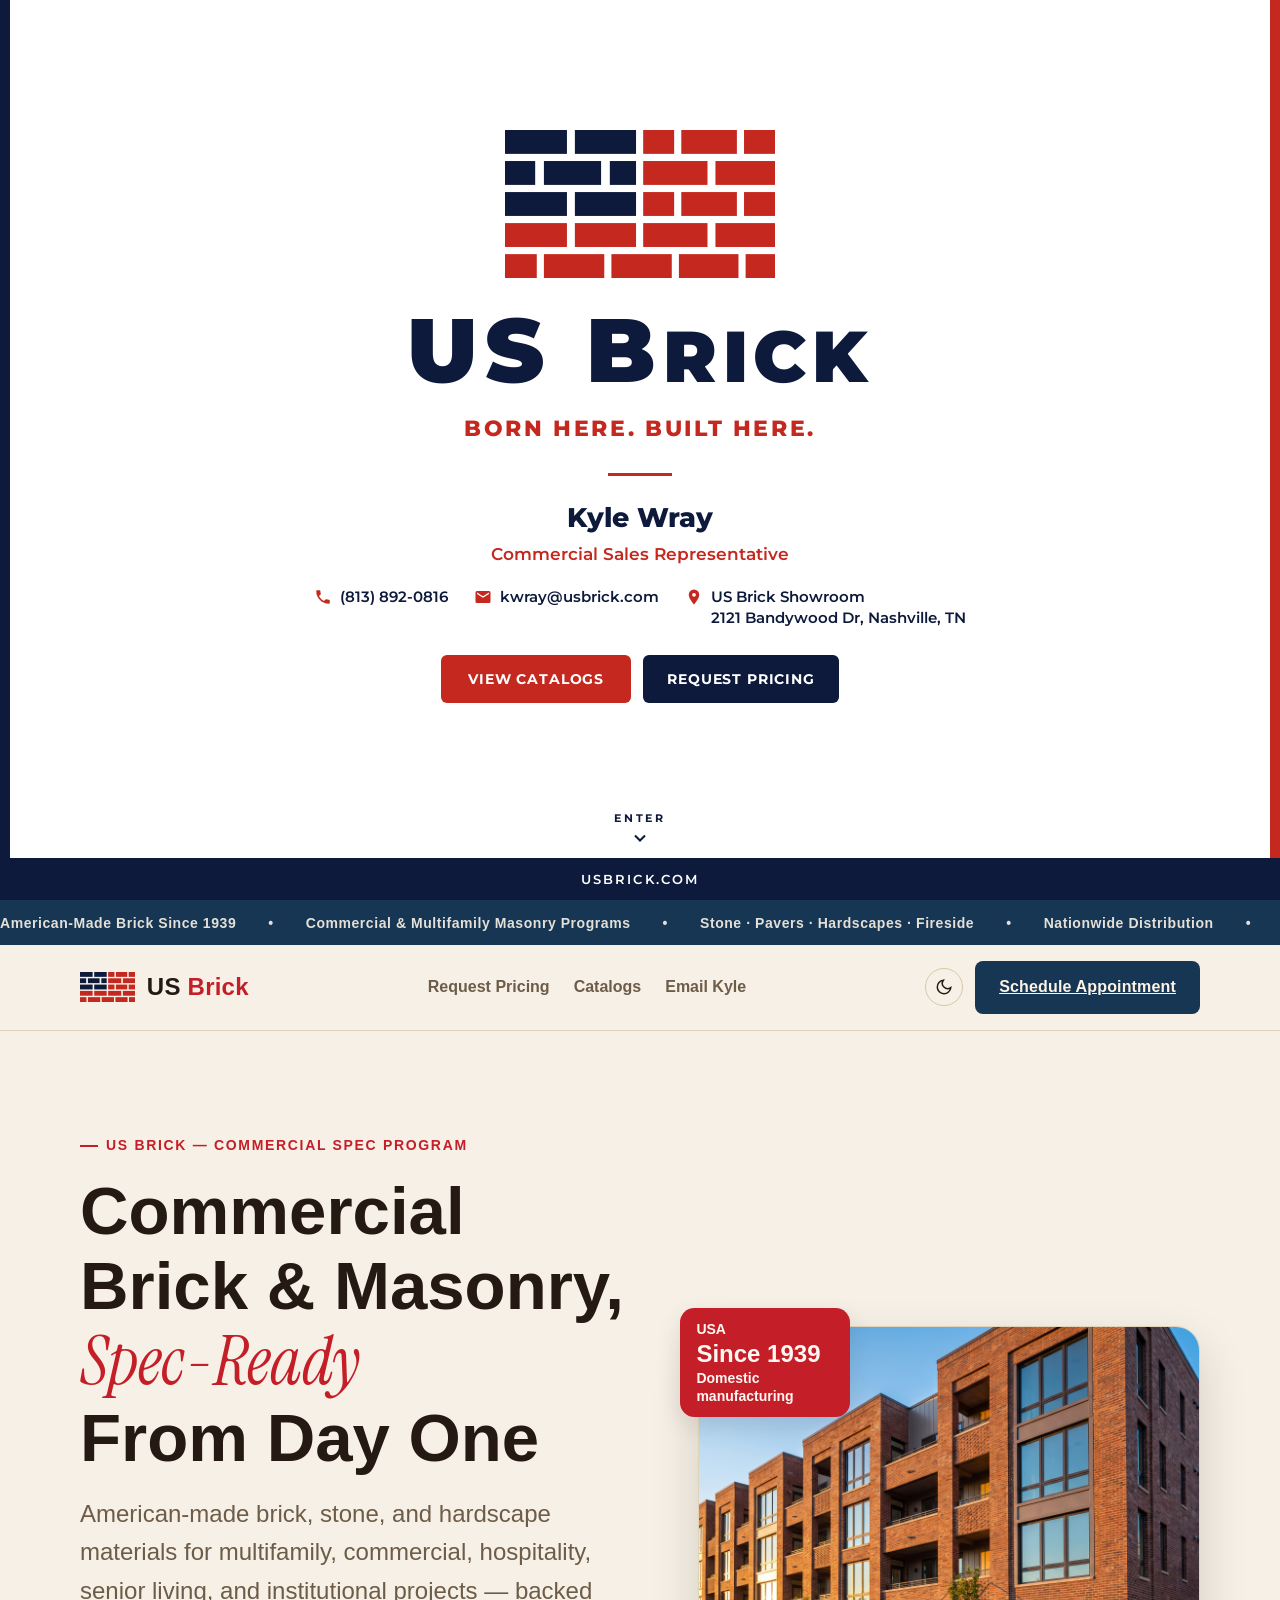
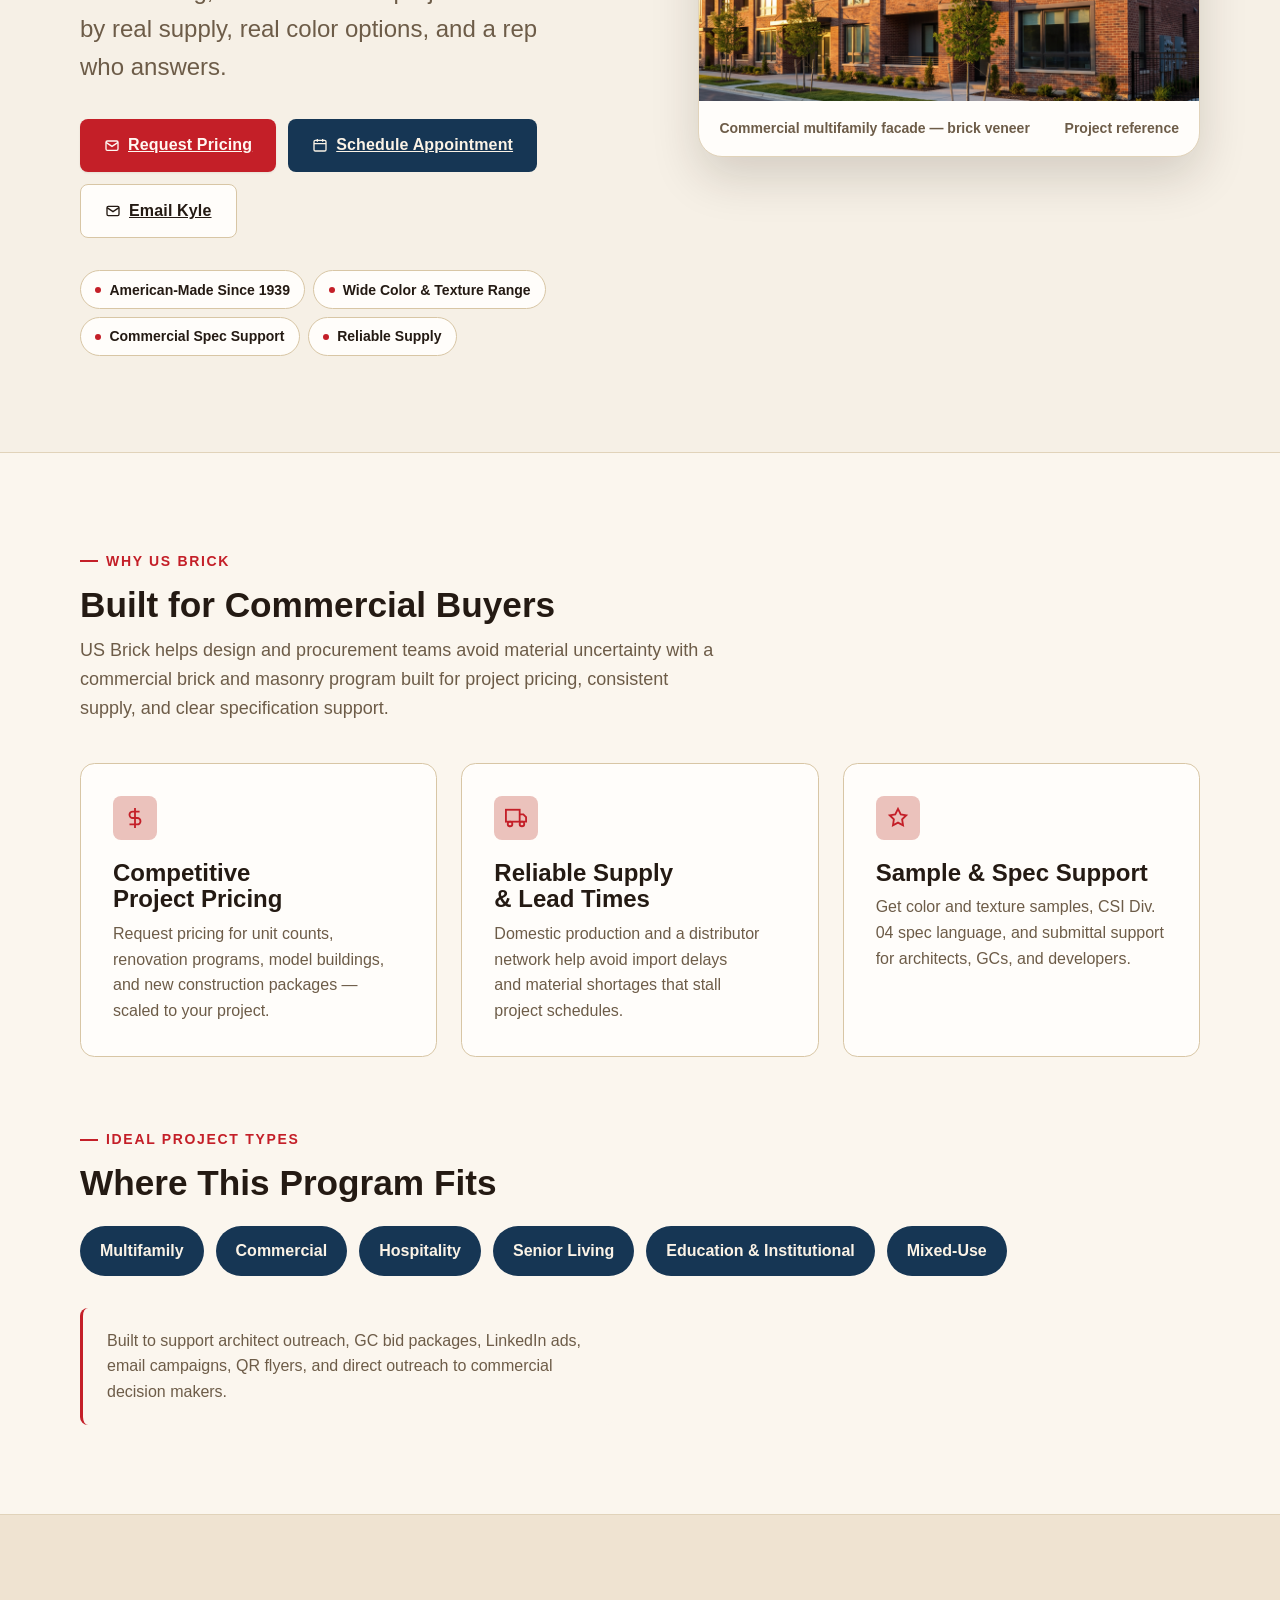
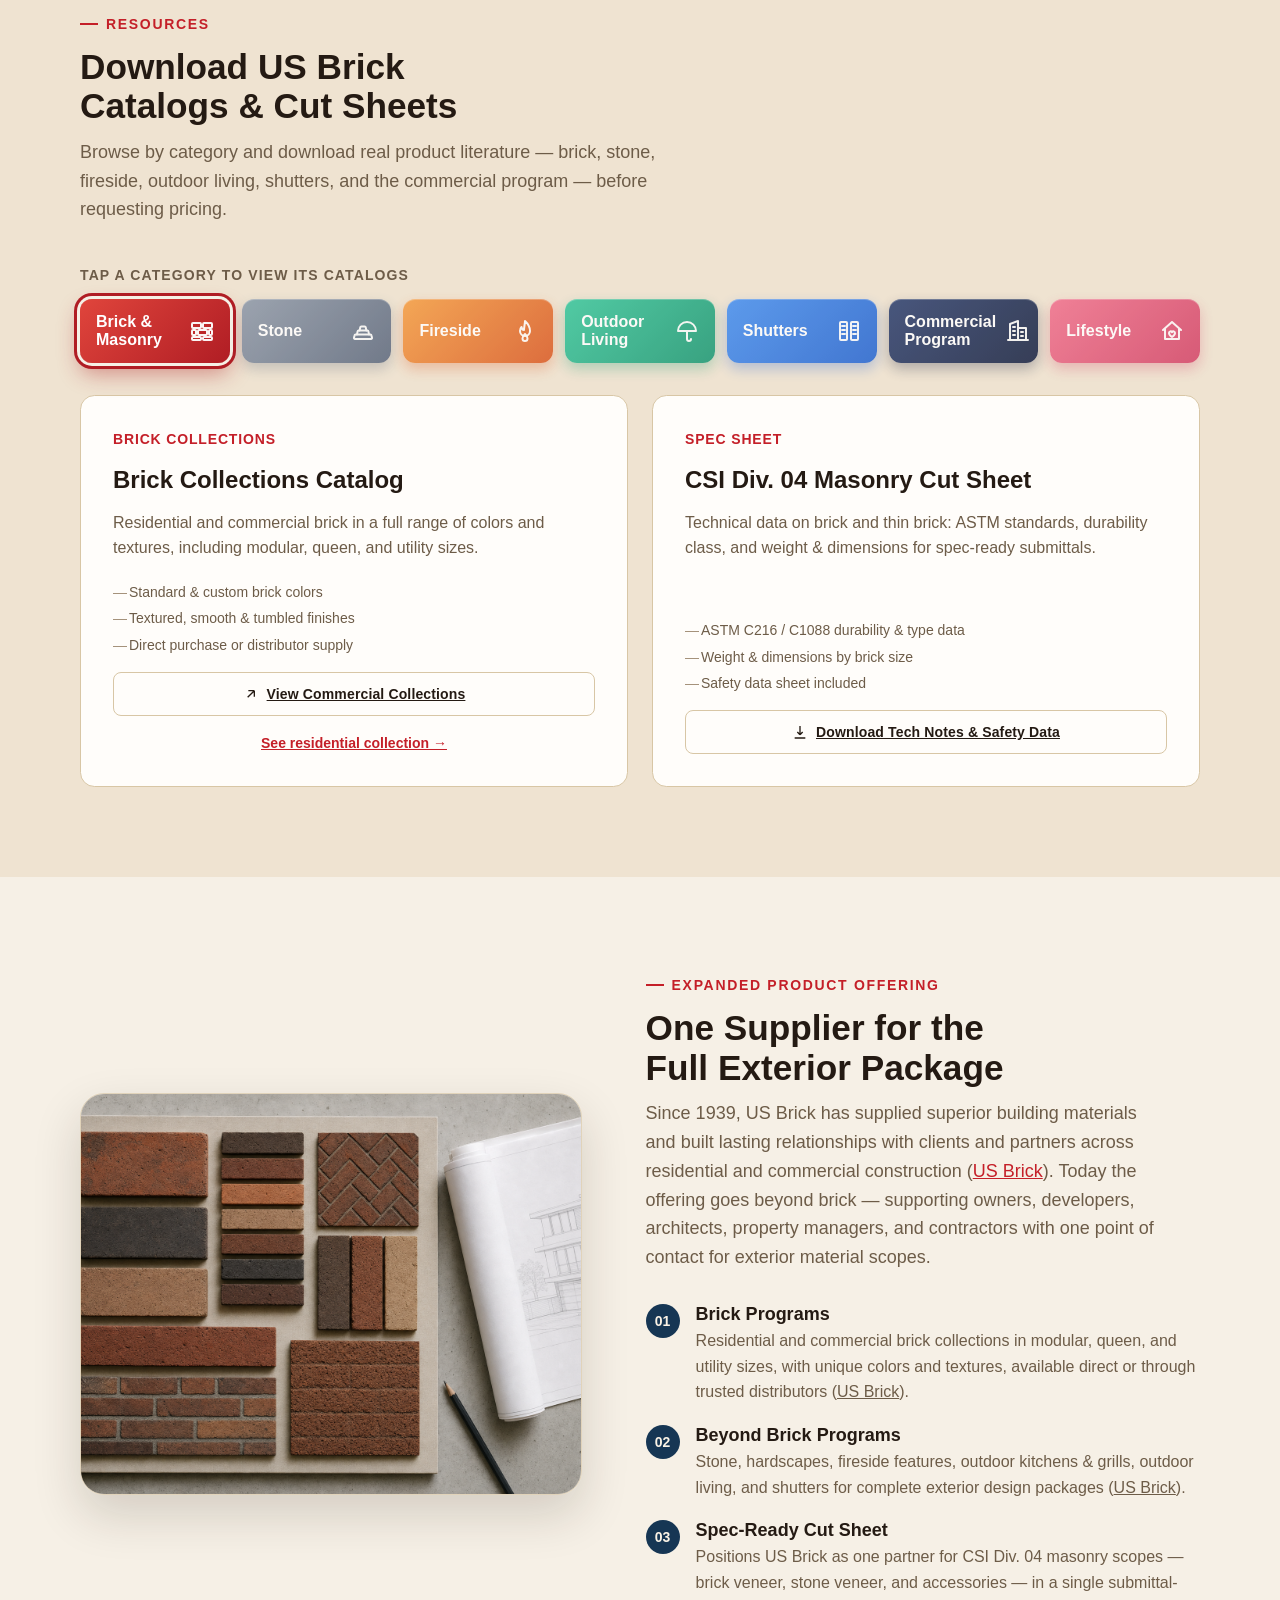
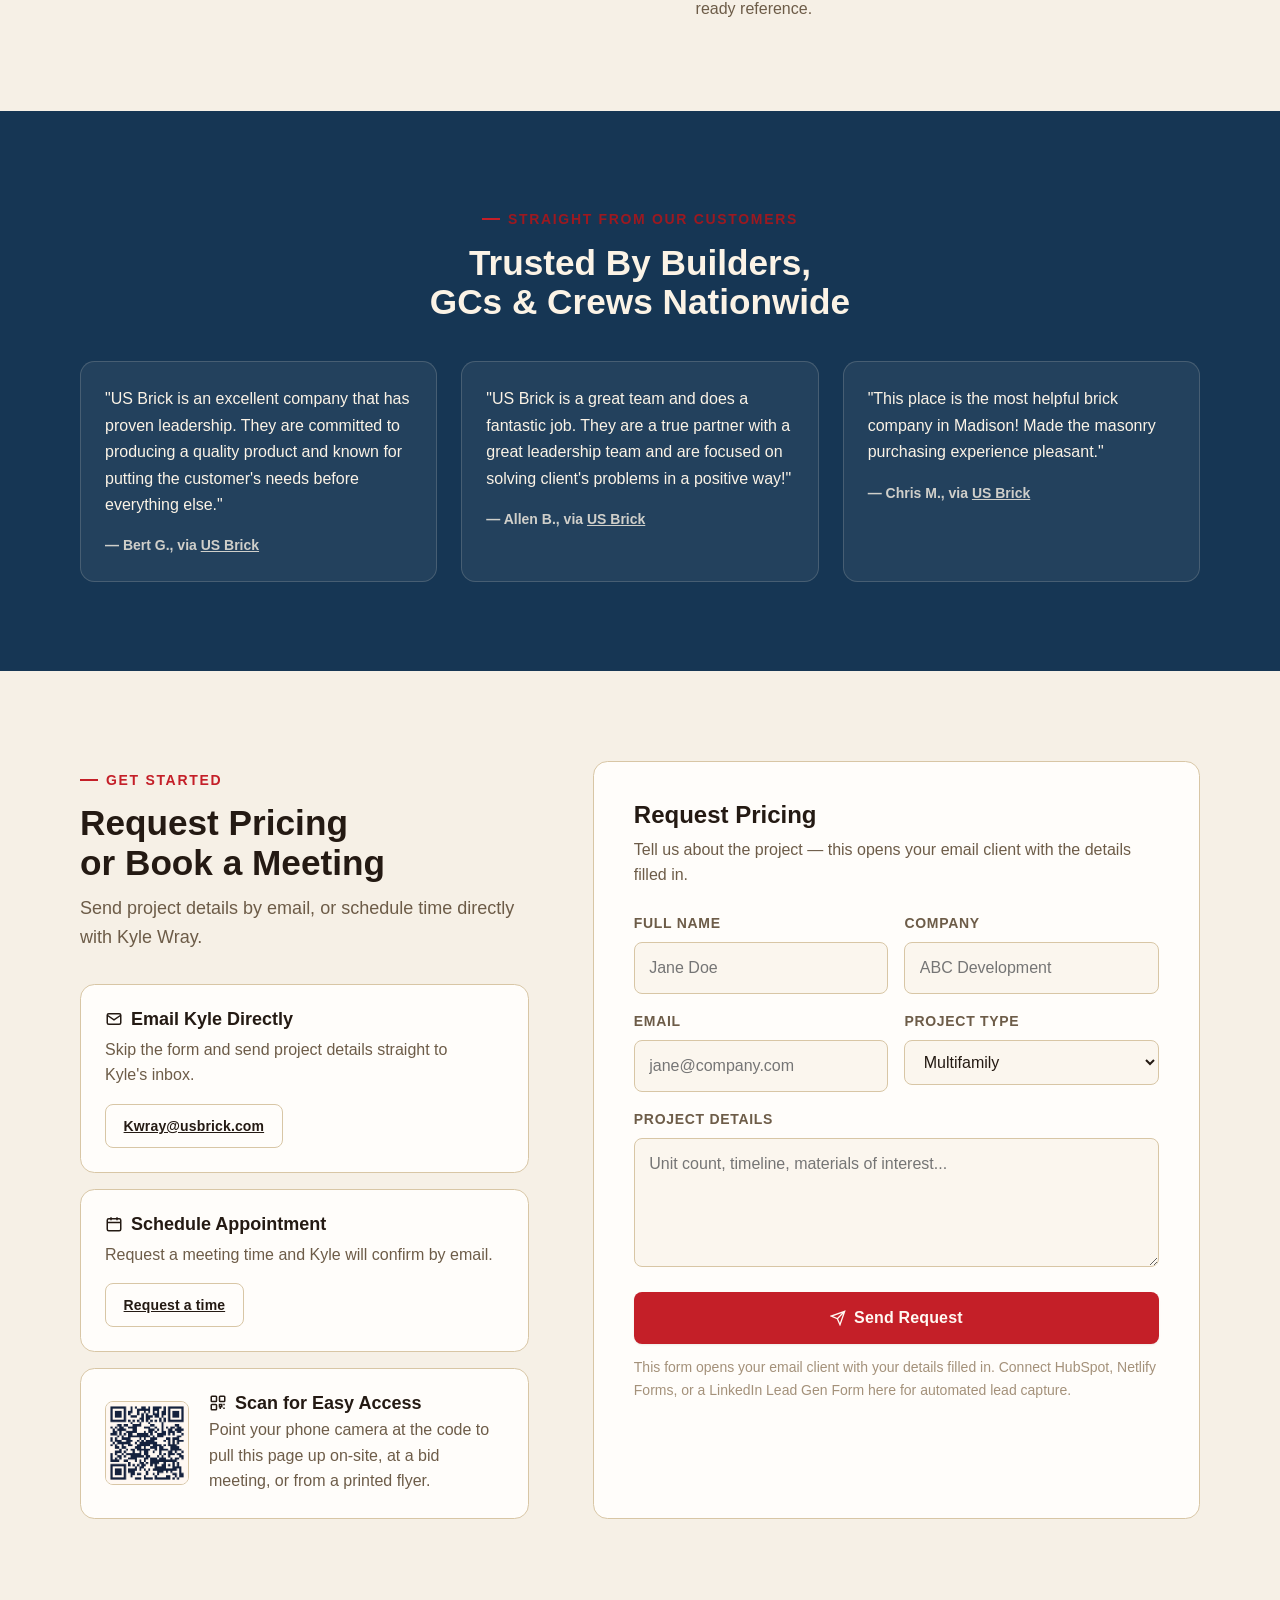
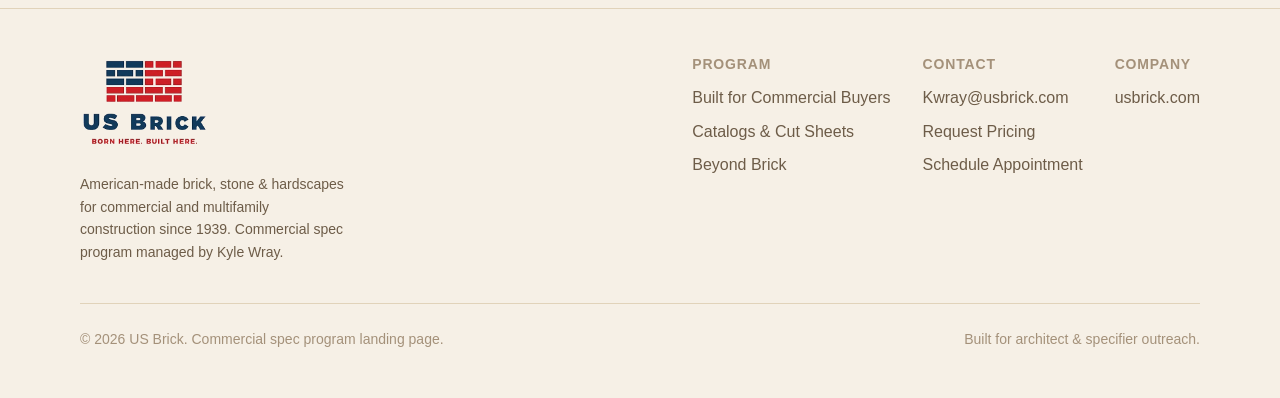
==== commit e8cfc847: "App: category tabs as gradient push buttons with icons" ====
--- a/app/index.html
+++ b/app/index.html
@@ -184,14 +184,15 @@
         <p>Browse by category and download real product literature — brick, stone, fireside, outdoor living, shutters, and the commercial program — before requesting pricing.</p>
       </div>
 
+      <p class="catalog-tabs-hint">Tap a category to view its catalogs</p>
       <div class="catalog-tabs" role="tablist" aria-label="Catalog categories">
-        <button class="catalog-tab is-active" role="tab" aria-selected="true" aria-controls="tab-brick" id="tabbtn-brick" data-tab="brick">Brick &amp; Masonry</button>
-        <button class="catalog-tab" role="tab" aria-selected="false" aria-controls="tab-stone" id="tabbtn-stone" data-tab="stone">Stone</button>
-        <button class="catalog-tab" role="tab" aria-selected="false" aria-controls="tab-fireside" id="tabbtn-fireside" data-tab="fireside">Fireside</button>
-        <button class="catalog-tab" role="tab" aria-selected="false" aria-controls="tab-outdoor" id="tabbtn-outdoor" data-tab="outdoor">Outdoor Living</button>
-        <button class="catalog-tab" role="tab" aria-selected="false" aria-controls="tab-shutters" id="tabbtn-shutters" data-tab="shutters">Shutters</button>
-        <button class="catalog-tab" role="tab" aria-selected="false" aria-controls="tab-commercial" id="tabbtn-commercial" data-tab="commercial">Commercial Program</button>
-        <button class="catalog-tab" role="tab" aria-selected="false" aria-controls="tab-lifestyle" id="tabbtn-lifestyle" data-tab="lifestyle">Lifestyle</button>
+        <button class="catalog-tab is-active" role="tab" aria-selected="true" aria-controls="tab-brick" id="tabbtn-brick" data-tab="brick"><span class="tab-label">Brick &amp; Masonry</span><svg class="tab-icon" viewBox="0 0 24 24" fill="none" stroke="currentColor" stroke-width="2" stroke-linecap="round" stroke-linejoin="round" aria-hidden="true"><rect x="2" y="4" width="9" height="5" rx="1"/><rect x="13" y="4" width="9" height="5" rx="1"/><rect x="2" y="11" width="4" height="5" rx="1"/><rect x="8" y="11" width="9" height="5" rx="1"/><rect x="19" y="11" width="3" height="5" rx="1"/><rect x="2" y="18" width="9" height="3" rx="1"/><rect x="13" y="18" width="9" height="3" rx="1"/></svg></button>
+        <button class="catalog-tab" role="tab" aria-selected="false" aria-controls="tab-stone" id="tabbtn-stone" data-tab="stone"><span class="tab-label">Stone</span><svg class="tab-icon" viewBox="0 0 24 24" fill="none" stroke="currentColor" stroke-width="2" stroke-linecap="round" stroke-linejoin="round" aria-hidden="true"><path d="M4 20h16a1 1 0 0 0 1-1.2l-.6-2.6a1 1 0 0 0-1-.8H4.6a1 1 0 0 0-1 .8L3 18.8A1 1 0 0 0 4 20z"/><path d="M6 15.4l.6-3a1 1 0 0 1 1-.8h8.8a1 1 0 0 1 1 .8l.6 3"/><path d="M8.6 11.6l.7-3.4a1 1 0 0 1 1-.8h3.4a1 1 0 0 1 1 .8l.7 3.4"/></svg></button>
+        <button class="catalog-tab" role="tab" aria-selected="false" aria-controls="tab-fireside" id="tabbtn-fireside" data-tab="fireside"><span class="tab-label">Fireside</span><svg class="tab-icon" viewBox="0 0 24 24" fill="none" stroke="currentColor" stroke-width="2" stroke-linecap="round" stroke-linejoin="round" aria-hidden="true"><path d="M12 2s5 4.5 5 10a5 5 0 0 1-10 0c0-2.5 1.5-4 1.5-4S9 11 11 11c0-3 1-6 1-9z"/><path d="M12 22a2.5 2.5 0 0 0 2.5-2.5C14.5 17.5 12 15 12 15s-2.5 2.5-2.5 4.5A2.5 2.5 0 0 0 12 22z"/></svg></button>
+        <button class="catalog-tab" role="tab" aria-selected="false" aria-controls="tab-outdoor" id="tabbtn-outdoor" data-tab="outdoor"><span class="tab-label">Outdoor Living</span><svg class="tab-icon" viewBox="0 0 24 24" fill="none" stroke="currentColor" stroke-width="2" stroke-linecap="round" stroke-linejoin="round" aria-hidden="true"><path d="M12 3a9 9 0 0 1 9 9H3a9 9 0 0 1 9-9z"/><path d="M12 12v8a2 2 0 0 0 4 0"/></svg></button>
+        <button class="catalog-tab" role="tab" aria-selected="false" aria-controls="tab-shutters" id="tabbtn-shutters" data-tab="shutters"><span class="tab-label">Shutters</span><svg class="tab-icon" viewBox="0 0 24 24" fill="none" stroke="currentColor" stroke-width="2" stroke-linecap="round" stroke-linejoin="round" aria-hidden="true"><rect x="3" y="3" width="7" height="18" rx="1"/><rect x="14" y="3" width="7" height="18" rx="1"/><path d="M5 7h3M5 11h3M5 15h3M16 7h3M16 11h3M16 15h3"/></svg></button>
+        <button class="catalog-tab" role="tab" aria-selected="false" aria-controls="tab-commercial" id="tabbtn-commercial" data-tab="commercial"><span class="tab-label">Commercial Program</span><svg class="tab-icon" viewBox="0 0 24 24" fill="none" stroke="currentColor" stroke-width="2" stroke-linecap="round" stroke-linejoin="round" aria-hidden="true"><path d="M4 21V5l8-3v19"/><path d="M12 9h8v12"/><path d="M2 21h20M7 8h2M7 12h2M7 16h2M15 13h2M15 17h2"/></svg></button>
+        <button class="catalog-tab" role="tab" aria-selected="false" aria-controls="tab-lifestyle" id="tabbtn-lifestyle" data-tab="lifestyle"><span class="tab-label">Lifestyle</span><svg class="tab-icon" viewBox="0 0 24 24" fill="none" stroke="currentColor" stroke-width="2" stroke-linecap="round" stroke-linejoin="round" aria-hidden="true"><path d="M3 11l9-8 9 8"/><path d="M5 10v10h14V10"/><path d="M12 18s-3-1.8-3-4a1.6 1.6 0 0 1 3-.8 1.6 1.6 0 0 1 3 .8c0 2.2-3 4-3 4z"/></svg></button>
       </div>
 
       <div class="catalog-panel is-active" id="tab-brick" role="tabpanel" aria-labelledby="tabbtn-brick" data-tab-panel="brick">
--- a/app/style.css
+++ b/app/style.css
@@ -561,3 +561,32 @@
 .cover-band { position:relative; z-index:1; height:42px; flex:none; background:var(--cv-navy); color:#fff; display:flex; align-items:center; justify-content:center; font-family:'Montserrat',sans-serif; font-weight:600; letter-spacing:.16em; font-size:13px; }
 @media (max-width:600px) { .cover-contact { flex-direction:column; align-items:center; gap:10px; } .cover-contact li:last-child a { text-align:center; } .cover-contact li:last-child svg { display:none; } }
 .cover { padding:0 !important; }
+
+/* ===== Category tabs: gradient push buttons with icons ===== */
+.catalog-tabs-hint { font-size: var(--text-xs); font-weight: 700; letter-spacing: .08em; text-transform: uppercase; color: var(--color-text-muted); margin: 0 0 var(--space-3); }
+.catalog-tabs { display: grid; grid-template-columns: 1fr 1fr; gap: 12px; border-bottom: 0; margin-bottom: var(--space-8); }
+@media (min-width: 700px) { .catalog-tabs { grid-template-columns: repeat(4, 1fr); } }
+@media (min-width: 1100px) { .catalog-tabs { grid-template-columns: repeat(7, 1fr); } }
+.catalog-tab {
+  --g1:#d6343c; --g2:#a8161e;
+  position: relative; display: flex; align-items: center; justify-content: space-between; gap: 10px;
+  min-height: 62px; padding: 14px 16px; text-align: left;
+  font-family: var(--font-display); font-size: 16px; font-weight: 800; line-height: 1.15; color: #fff;
+  background: linear-gradient(135deg, var(--g1), var(--g2)); border: 0; border-radius: 12px;
+  box-shadow: 0 6px 14px color-mix(in oklab, var(--g2) 35%, transparent), inset 0 1px 0 rgba(255,255,255,.25);
+  cursor: pointer; -webkit-tap-highlight-color: transparent; opacity: .82;
+  transition: transform .12s ease, box-shadow .15s ease, opacity .15s ease, filter .15s ease;
+}
+.catalog-tab::after { content: none; }
+.catalog-tab .tab-icon { width: 24px; height: 24px; flex: none; opacity: .95; }
+.catalog-tab:hover { color: #fff; opacity: 1; filter: brightness(1.05); transform: translateY(-1px); }
+.catalog-tab:active { transform: translateY(2px) scale(.98); box-shadow: 0 2px 6px color-mix(in oklab, var(--g2) 35%, transparent), inset 0 2px 4px rgba(0,0,0,.15); }
+.catalog-tab.is-active { opacity: 1; color: #fff; box-shadow: 0 0 0 3px var(--color-bg), 0 0 0 6px var(--g2), 0 10px 22px color-mix(in oklab, var(--g2) 45%, transparent); }
+.catalog-tab[data-tab="brick"]      { --g1:#e0453c; --g2:#b01d24; }
+.catalog-tab[data-tab="stone"]      { --g1:#8a96a8; --g2:#56637a; }
+.catalog-tab[data-tab="fireside"]   { --g1:#f59a3b; --g2:#d9541e; }
+.catalog-tab[data-tab="outdoor"]    { --g1:#2fc59a; --g2:#11946f; }
+.catalog-tab[data-tab="shutters"]   { --g1:#3d8bf2; --g2:#1c5fd1; }
+.catalog-tab[data-tab="commercial"] { --g1:#24386b; --g2:#0e1a3c; }
+.catalog-tab[data-tab="lifestyle"]  { --g1:#f06b8a; --g2:#d23d63; }
+@media (max-width: 600px) { .catalog-tab { min-height: 64px; font-size: 15px; } }
